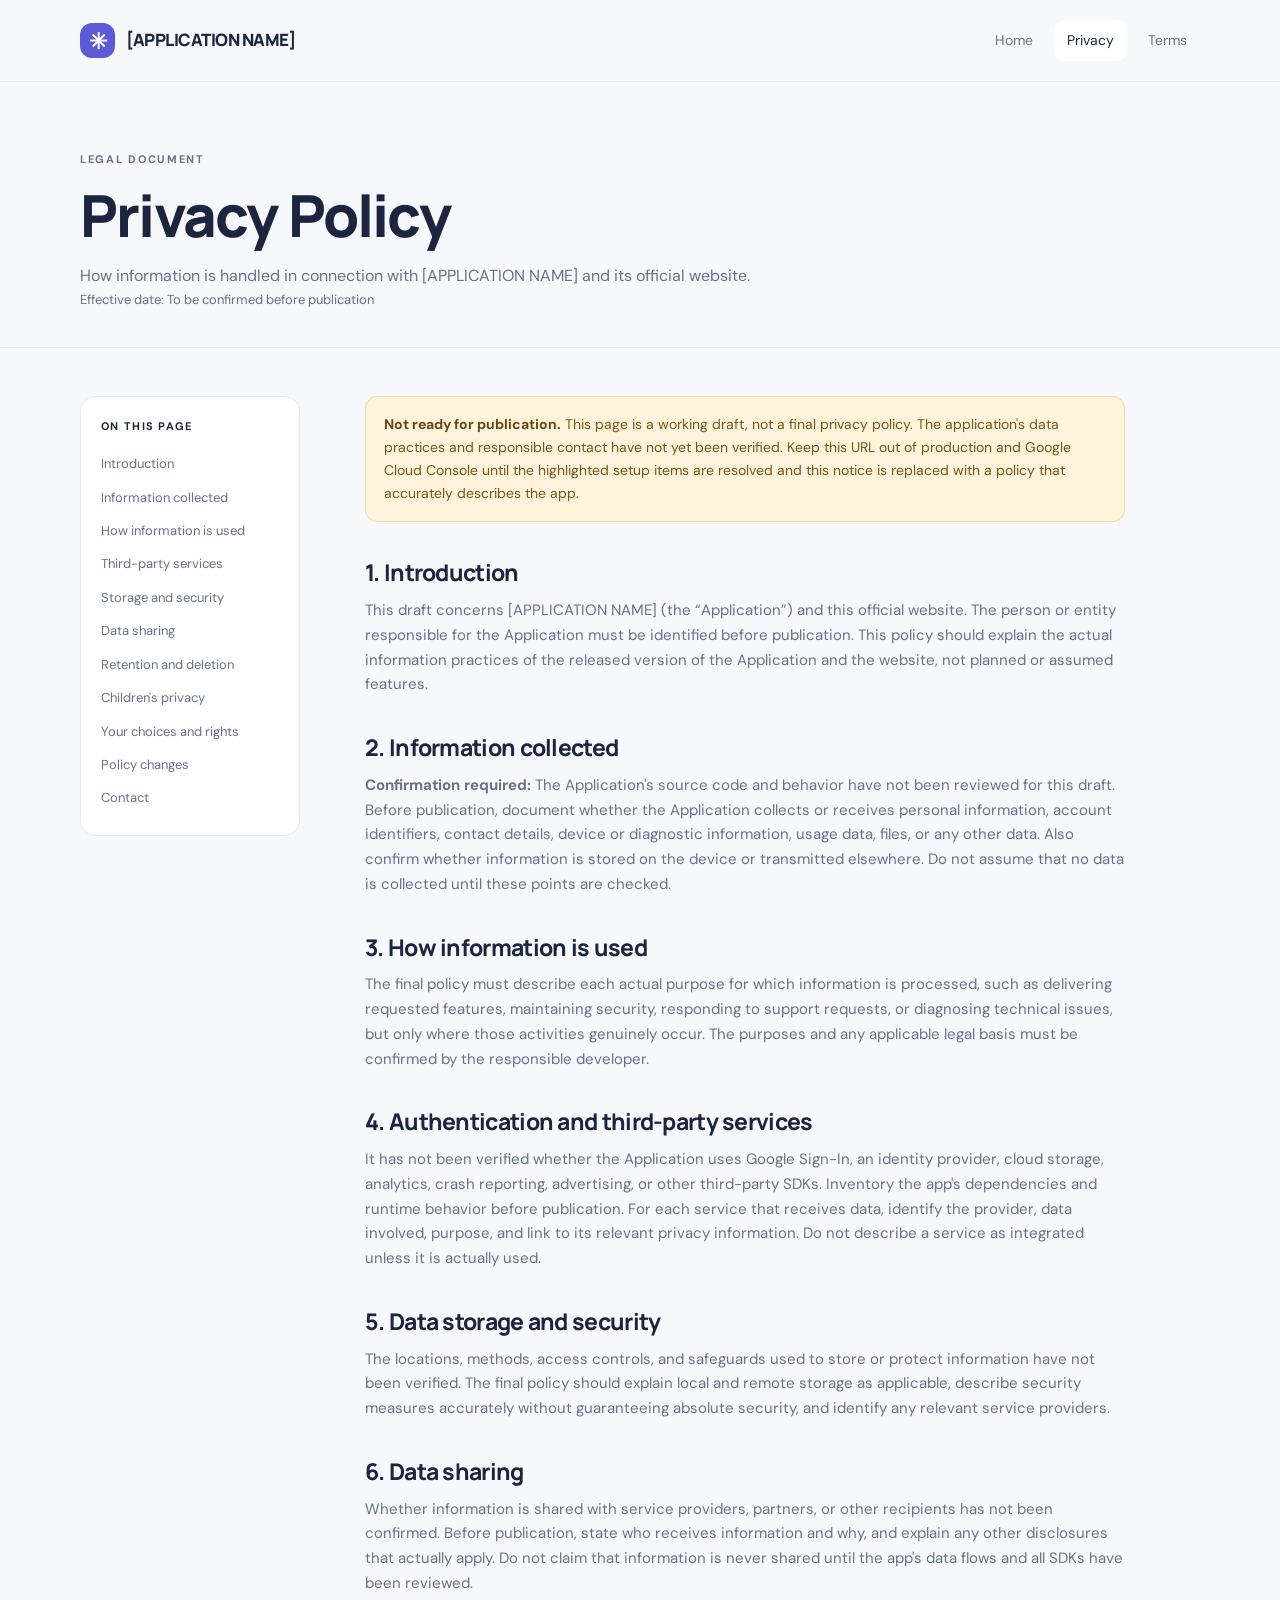
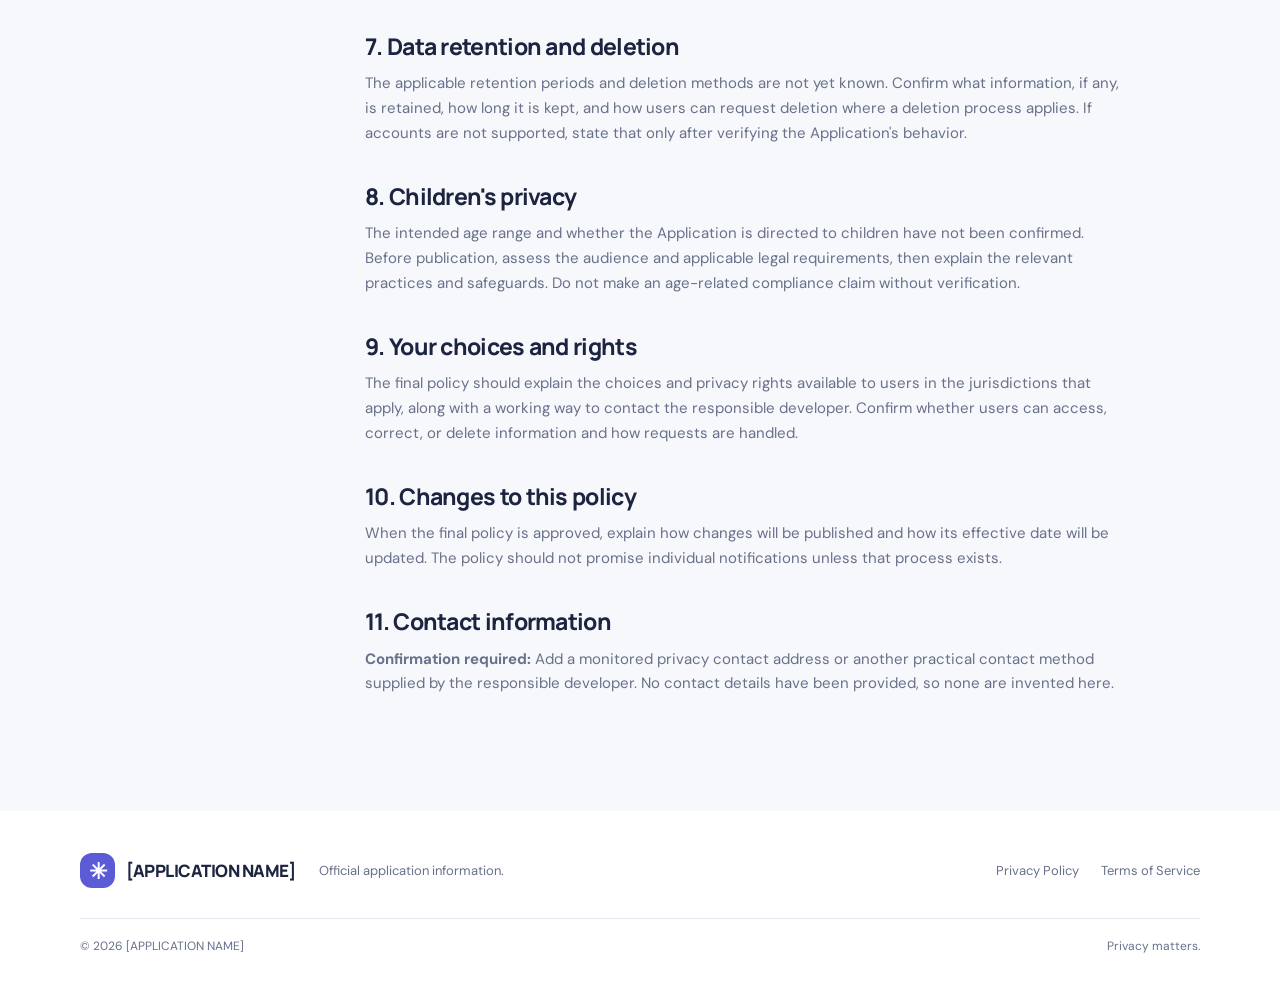
==== privacy-policy/index.html @ 21c6cf7e "Add privacy policy page pending verified app details" ====
<!doctype html>
<html lang="en">
<head>
  <meta charset="utf-8"><meta name="viewport" content="width=device-width, initial-scale=1">
  <meta name="theme-color" content="#f7f8fc">
  <meta name="description" content="Privacy information for [APPLICATION NAME].">
  <meta name="robots" content="noindex, nofollow">
  <title>Privacy Policy — [APPLICATION NAME]</title>
  <link rel="stylesheet" href="/assets/styles.css">
</head>
<body>
<a class="skip-link" href="#main">Skip to content</a>
<header class="site-header"><div class="container nav-wrap"><a class="brand" href="/"><span class="brand-mark" aria-hidden="true">✳</span><span>[APPLICATION NAME]</span></a><nav aria-label="Main navigation"><a class="nav-link" href="/">Home</a><a class="nav-link active" href="/privacy-policy/" aria-current="page">Privacy</a><a class="nav-link" href="/terms-of-service/">Terms</a></nav></div></header>
<main id="main">
  <section class="document-hero"><div class="container"><p class="section-kicker">LEGAL DOCUMENT</p><h1>Privacy Policy</h1><p>How information is handled in connection with [APPLICATION NAME] and its official website.</p><p class="effective-date">Effective date: To be confirmed before publication</p></div></section>
  <div class="container document-layout">
    <aside class="toc" aria-label="On this page"><strong>On this page</strong><a href="#introduction">Introduction</a><a href="#information">Information collected</a><a href="#use">How information is used</a><a href="#services">Third-party services</a><a href="#storage">Storage and security</a><a href="#sharing">Data sharing</a><a href="#retention">Retention and deletion</a><a href="#children">Children's privacy</a><a href="#rights">Your choices and rights</a><a href="#changes">Policy changes</a><a href="#contact">Contact</a></aside>
    <article class="document-content">
      <div class="review-notice"><strong>Not ready for publication.</strong> This page is a working draft, not a final privacy policy. The application's data practices and responsible contact have not yet been verified. Keep this URL out of production and Google Cloud Console until the highlighted setup items are resolved and this notice is replaced with a policy that accurately describes the app.</div>
      <h2 id="introduction">1. Introduction</h2><p>This draft concerns [APPLICATION NAME] (the “Application”) and this official website. The person or entity responsible for the Application must be identified before publication. This policy should explain the actual information practices of the released version of the Application and the website, not planned or assumed features.</p>
      <h2 id="information">2. Information collected</h2><p><strong>Confirmation required:</strong> The Application's source code and behavior have not been reviewed for this draft. Before publication, document whether the Application collects or receives personal information, account identifiers, contact details, device or diagnostic information, usage data, files, or any other data. Also confirm whether information is stored on the device or transmitted elsewhere. Do not assume that no data is collected until these points are checked.</p>
      <h2 id="use">3. How information is used</h2><p>The final policy must describe each actual purpose for which information is processed, such as delivering requested features, maintaining security, responding to support requests, or diagnosing technical issues, but only where those activities genuinely occur. The purposes and any applicable legal basis must be confirmed by the responsible developer.</p>
      <h2 id="services">4. Authentication and third-party services</h2><p>It has not been verified whether the Application uses Google Sign-In, an identity provider, cloud storage, analytics, crash reporting, advertising, or other third-party SDKs. Inventory the app's dependencies and runtime behavior before publication. For each service that receives data, identify the provider, data involved, purpose, and link to its relevant privacy information. Do not describe a service as integrated unless it is actually used.</p>
      <h2 id="storage">5. Data storage and security</h2><p>The locations, methods, access controls, and safeguards used to store or protect information have not been verified. The final policy should explain local and remote storage as applicable, describe security measures accurately without guaranteeing absolute security, and identify any relevant service providers.</p>
      <h2 id="sharing">6. Data sharing</h2><p>Whether information is shared with service providers, partners, or other recipients has not been confirmed. Before publication, state who receives information and why, and explain any other disclosures that actually apply. Do not claim that information is never shared until the app's data flows and all SDKs have been reviewed.</p>
      <h2 id="retention">7. Data retention and deletion</h2><p>The applicable retention periods and deletion methods are not yet known. Confirm what information, if any, is retained, how long it is kept, and how users can request deletion where a deletion process applies. If accounts are not supported, state that only after verifying the Application's behavior.</p>
      <h2 id="children">8. Children's privacy</h2><p>The intended age range and whether the Application is directed to children have not been confirmed. Before publication, assess the audience and applicable legal requirements, then explain the relevant practices and safeguards. Do not make an age-related compliance claim without verification.</p>
      <h2 id="rights">9. Your choices and rights</h2><p>The final policy should explain the choices and privacy rights available to users in the jurisdictions that apply, along with a working way to contact the responsible developer. Confirm whether users can access, correct, or delete information and how requests are handled.</p>
      <h2 id="changes">10. Changes to this policy</h2><p>When the final policy is approved, explain how changes will be published and how its effective date will be updated. The policy should not promise individual notifications unless that process exists.</p>
      <h2 id="contact">11. Contact information</h2><p><strong>Confirmation required:</strong> Add a monitored privacy contact address or another practical contact method supplied by the responsible developer. No contact details have been provided, so none are invented here.</p>
    </article>
  </div>
</main>
<footer class="site-footer"><div class="container footer-main"><a class="brand footer-brand" href="/"><span class="brand-mark" aria-hidden="true">✳</span><span>[APPLICATION NAME]</span></a><p class="footer-note">Official application information.</p><div class="footer-links"><a href="/privacy-policy/">Privacy Policy</a><a href="/terms-of-service/">Terms of Service</a></div></div><div class="container footer-bottom"><span>© <span id="year">2026</span> [APPLICATION NAME]</span><span>Privacy matters.</span></div></footer><script>document.getElementById('year').textContent = new Date().getFullYear();</script>
</body></html>
---- assets/styles.css ----
@import url('https://fonts.googleapis.com/css2?family=DM+Sans:wght@400;500;600;700&family=Manrope:wght@400;500;600;700;800&display=swap');
:root{color-scheme:light dark;--bg:#f7f8fc;--surface:#fff;--ink:#1c2440;--muted:#68718a;--line:#e5e8f1;--accent:#5b5bd6;--accent-dark:#4242b5;--mint:#dff5e9;--lav:#e8e8ff;--shadow:0 20px 60px rgba(35,42,85,.08);font-family:"DM Sans",system-ui,-apple-system,BlinkMacSystemFont,"Segoe UI",sans-serif}
*{box-sizing:border-box}html{scroll-behavior:smooth;scroll-padding-top:90px}body{margin:0;background:var(--bg);color:var(--ink);line-height:1.65;font-size:16px}a{color:inherit;text-decoration:none}a:focus-visible,button:focus-visible{outline:3px solid #7777ed;outline-offset:4px}.container{width:min(1120px,calc(100% - 48px));margin-inline:auto}.skip-link{position:absolute;left:-999px;top:8px;background:var(--surface);padding:10px 14px;z-index:10}.skip-link:focus{left:8px}.site-header{height:82px;border-bottom:1px solid var(--line);background:color-mix(in srgb,var(--bg) 92%,transparent);position:sticky;top:0;z-index:5;backdrop-filter:blur(14px)}.nav-wrap{height:100%;display:flex;align-items:center;justify-content:space-between;gap:24px}.brand{display:inline-flex;align-items:center;gap:11px;font-family:Manrope,sans-serif;font-weight:800;font-size:17px;letter-spacing:-.5px}.brand-mark{display:grid;place-items:center;width:35px;height:35px;border-radius:12px;background:var(--accent);color:white;font-size:22px}.site-header nav{display:flex;gap:8px;align-items:center}.nav-link{font-size:14px;color:var(--muted);padding:9px 13px;border-radius:10px}.nav-link:hover,.nav-link.active{color:var(--ink);background:var(--surface)}.hero{position:relative;min-height:565px;display:flex;flex-direction:column;align-items:flex-start;justify-content:center;padding-block:80px 92px;overflow:hidden}.eyebrow,.section-kicker{font-size:11px;font-weight:700;letter-spacing:1.7px;text-transform:uppercase;color:var(--muted)}.eyebrow{display:flex;align-items:center;gap:9px;border:1px solid var(--line);background:var(--surface);padding:8px 12px;border-radius:100px;letter-spacing:1px}.status-dot{width:7px;height:7px;background:#38b985;border-radius:50%}h1,h2,h3,p{margin-top:0}h1,h2,h3{font-family:Manrope,"DM Sans",sans-serif;letter-spacing:-1.8px;line-height:1.12}h1{font-size:clamp(46px,6vw,76px);max-width:650px;margin:25px 0 20px;font-weight:800}h2{font-size:clamp(30px,4vw,43px);margin-bottom:18px;font-weight:750}.accent{color:var(--accent)}.hero-copy{font-size:18px;max-width:475px;color:var(--muted);margin-bottom:28px}.button{display:inline-flex;align-items:center;gap:20px;padding:13px 18px;border-radius:12px;font-size:14px;font-weight:700}.button-primary{background:var(--accent);color:white;box-shadow:0 8px 18px #5b5bd62e}.button-primary:hover{background:var(--accent-dark)}.hero-art{position:absolute;width:360px;height:350px;right:3%;top:105px;display:grid;place-items:center}.orbit{position:absolute;border:1px solid #dfe1f5;border-radius:50%;transform:rotate(-24deg)}.orbit-one{width:320px;height:220px}.orbit-two{width:270px;height:330px;transform:rotate(42deg)}.book-card{position:relative;z-index:1;width:195px;height:230px;border:1px solid #fff;background:linear-gradient(145deg,#fff,#f0f0ff);border-radius:23px;box-shadow:0 24px 65px #41418b25;padding:25px 22px;transform:rotate(5deg);display:flex;flex-direction:column;align-items:flex-start}.book-icon{width:42px;height:42px;background:var(--accent);color:white;border-radius:14px;display:grid;place-items:center;font-size:27px;margin-bottom:28px}.book-line{height:7px;width:76%;border-radius:8px;background:#d9dcf0;margin-bottom:9px}.book-line.wide{width:100%;background:#a9a9e8}.book-line.short{width:52%}.book-tag{font-size:8px;font-weight:700;letter-spacing:1.3px;color:#7379a1;margin-top:auto}.float-chip{position:absolute;z-index:2;padding:11px 15px;background:var(--surface);border:1px solid var(--line);border-radius:12px;box-shadow:var(--shadow);font-size:12px;font-weight:700}.chip-top{top:45px;right:0;transform:rotate(4deg)}.chip-bottom{bottom:45px;left:0;transform:rotate(-4deg)}.intro-section{background:var(--surface);border-block:1px solid var(--line);padding:86px 0}.intro-grid{display:grid;grid-template-columns:.65fr 1.35fr;gap:70px}.intro-grid .section-kicker{margin-top:10px}.intro-grid h2{max-width:540px}.body-copy{max-width:650px;color:var(--muted);font-size:16px}.legal-section{padding-block:85px 100px}.section-heading{display:flex;justify-content:space-between;align-items:flex-end;gap:40px;margin-bottom:30px}.section-heading .section-kicker{margin-bottom:14px}.section-heading h2{margin:0}.muted{color:var(--muted);max-width:340px;font-size:14px;margin-bottom:5px}.legal-cards{display:grid;grid-template-columns:1fr 1fr;gap:18px}.legal-card{display:flex;flex-direction:column;align-items:flex-start;background:var(--surface);border:1px solid var(--line);border-radius:20px;padding:28px;min-height:225px;transition:transform .2s,border-color .2s;box-shadow:0 5px 25px #252b5010}.legal-card:hover{transform:translateY(-3px);border-color:#b7b7ef}.card-icon{display:grid;place-items:center;width:42px;height:42px;border-radius:13px;background:var(--lav);color:var(--accent);font-size:23px;margin-bottom:22px}.card-title{font-family:Manrope,sans-serif;font-weight:800;font-size:20px;letter-spacing:-.5px}.card-copy{color:var(--muted);font-size:14px;max-width:390px;margin:8px 0 20px}.card-link{font-size:13px;color:var(--accent);font-weight:700;margin-top:auto}.note-band{background:#eeefff;border-block:1px solid #e2e3ff}.note-inner{display:flex;align-items:center;gap:20px;padding-block:35px}.note-symbol{flex:none;width:48px;height:48px;border-radius:16px;background:var(--accent);color:white;display:grid;place-items:center;font-size:28px}.note-inner h2{font-size:21px;letter-spacing:-.5px;margin:0 0 5px}.note-inner p{margin:0;color:#5e6684;font-size:14px}.site-footer{background:var(--surface)}.footer-main{padding-block:42px 30px;display:flex;align-items:center;gap:24px;flex-wrap:wrap}.footer-note{color:var(--muted);font-size:13px;margin:0}.footer-links{display:flex;gap:22px;margin-left:auto;font-size:13px;color:var(--muted)}.footer-links a:hover{color:var(--accent)}.footer-bottom{border-top:1px solid var(--line);padding-block:18px 24px;display:flex;justify-content:space-between;gap:15px;color:var(--muted);font-size:12px}
/* Legal document pages */.document-hero{padding:68px 0 36px;border-bottom:1px solid var(--line)}.document-hero h1{font-size:clamp(40px,5vw,58px);margin:15px 0}.document-hero p{max-width:680px;color:var(--muted);margin-bottom:0}.document-layout{display:grid;grid-template-columns:220px minmax(0,760px);gap:65px;padding-block:48px 100px;align-items:start}.toc{position:sticky;top:110px;border:1px solid var(--line);background:var(--surface);border-radius:15px;padding:20px}.toc strong{display:block;font-size:11px;letter-spacing:1.3px;text-transform:uppercase;margin-bottom:12px}.toc a{display:block;font-size:13px;color:var(--muted);padding:6px 0}.toc a:hover{color:var(--accent)}.document-content{min-width:0}.document-content h2{font-size:23px;letter-spacing:-.7px;margin:38px 0 12px;scroll-margin-top:110px}.document-content h2:first-child{margin-top:0}.document-content p,.document-content li{color:var(--muted);font-size:15px}.document-content ul{padding-left:22px}.document-content li{padding:4px 0}.document-content .review-notice{background:#fff4db;border:1px solid #f1d9a3;color:#75551b;padding:16px 18px;border-radius:12px;font-size:14px;margin-bottom:30px}.document-content .review-notice strong{color:#674711}.effective-date{font-size:13px!important;color:var(--muted)!important}
@media(prefers-color-scheme:dark){:root{--bg:#111421;--surface:#191d2d;--ink:#edf0ff;--muted:#a5adc6;--line:#2c3248;--accent:#9696ff;--accent-dark:#7777e8;--lav:#29294a;--mint:#203b32;--shadow:0 20px 60px #0004}.hero-art .orbit{border-color:#343754}.book-card{background:linear-gradient(145deg,#292d45,#20243a);border-color:#393e5b}.book-line{background:#444966}.book-line.wide{background:#7777c7}.book-tag{color:#b8bce0}.note-band{background:#1b1d35;border-color:#303252}.note-inner p{color:#b1b5d4}.document-content .review-notice{background:#332b1b;border-color:#5d4c2c;color:#f0d9a4}.document-content .review-notice strong{color:#ffe6aa}}
@media(max-width:800px){.hero{min-height:auto;padding-block:72px 330px}.hero-art{top:auto;bottom:0;right:50%;transform:translateX(50%) scale(.82);transform-origin:bottom center}.intro-grid{grid-template-columns:1fr;gap:16px}.intro-section{padding:60px 0}.section-heading{display:block}.muted{margin-top:15px}.document-layout{grid-template-columns:1fr;gap:25px;padding-top:28px}.toc{position:static;display:grid;grid-template-columns:1fr 1fr;gap:0 15px}.toc strong{grid-column:1/-1}.document-hero{padding-top:50px}}
@media(max-width:520px){.container{width:calc(100% - 36px)}.site-header{height:72px}.brand{font-size:14px;gap:8px}.brand-mark{width:31px;height:31px}.site-header nav{gap:0}.nav-link{font-size:12px;padding:8px}.hero{padding-top:55px;padding-bottom:300px}h1{font-size:45px}.hero-copy{font-size:16px}.hero-art{transform:translateX(50%) scale(.72)}.legal-section{padding-block:60px}.legal-cards{grid-template-columns:1fr}.legal-card{min-height:205px}.note-inner{align-items:flex-start}.footer-main{align-items:flex-start;flex-direction:column;gap:14px}.footer-links{margin-left:0;flex-wrap:wrap}.footer-bottom{flex-direction:column}.document-hero h1{font-size:40px}.toc{grid-template-columns:1fr 1fr}.document-content h2{font-size:21px}}
@media(prefers-reduced-motion:reduce){*,*::before,*::after{scroll-behavior:auto!important;transition:none!important}}
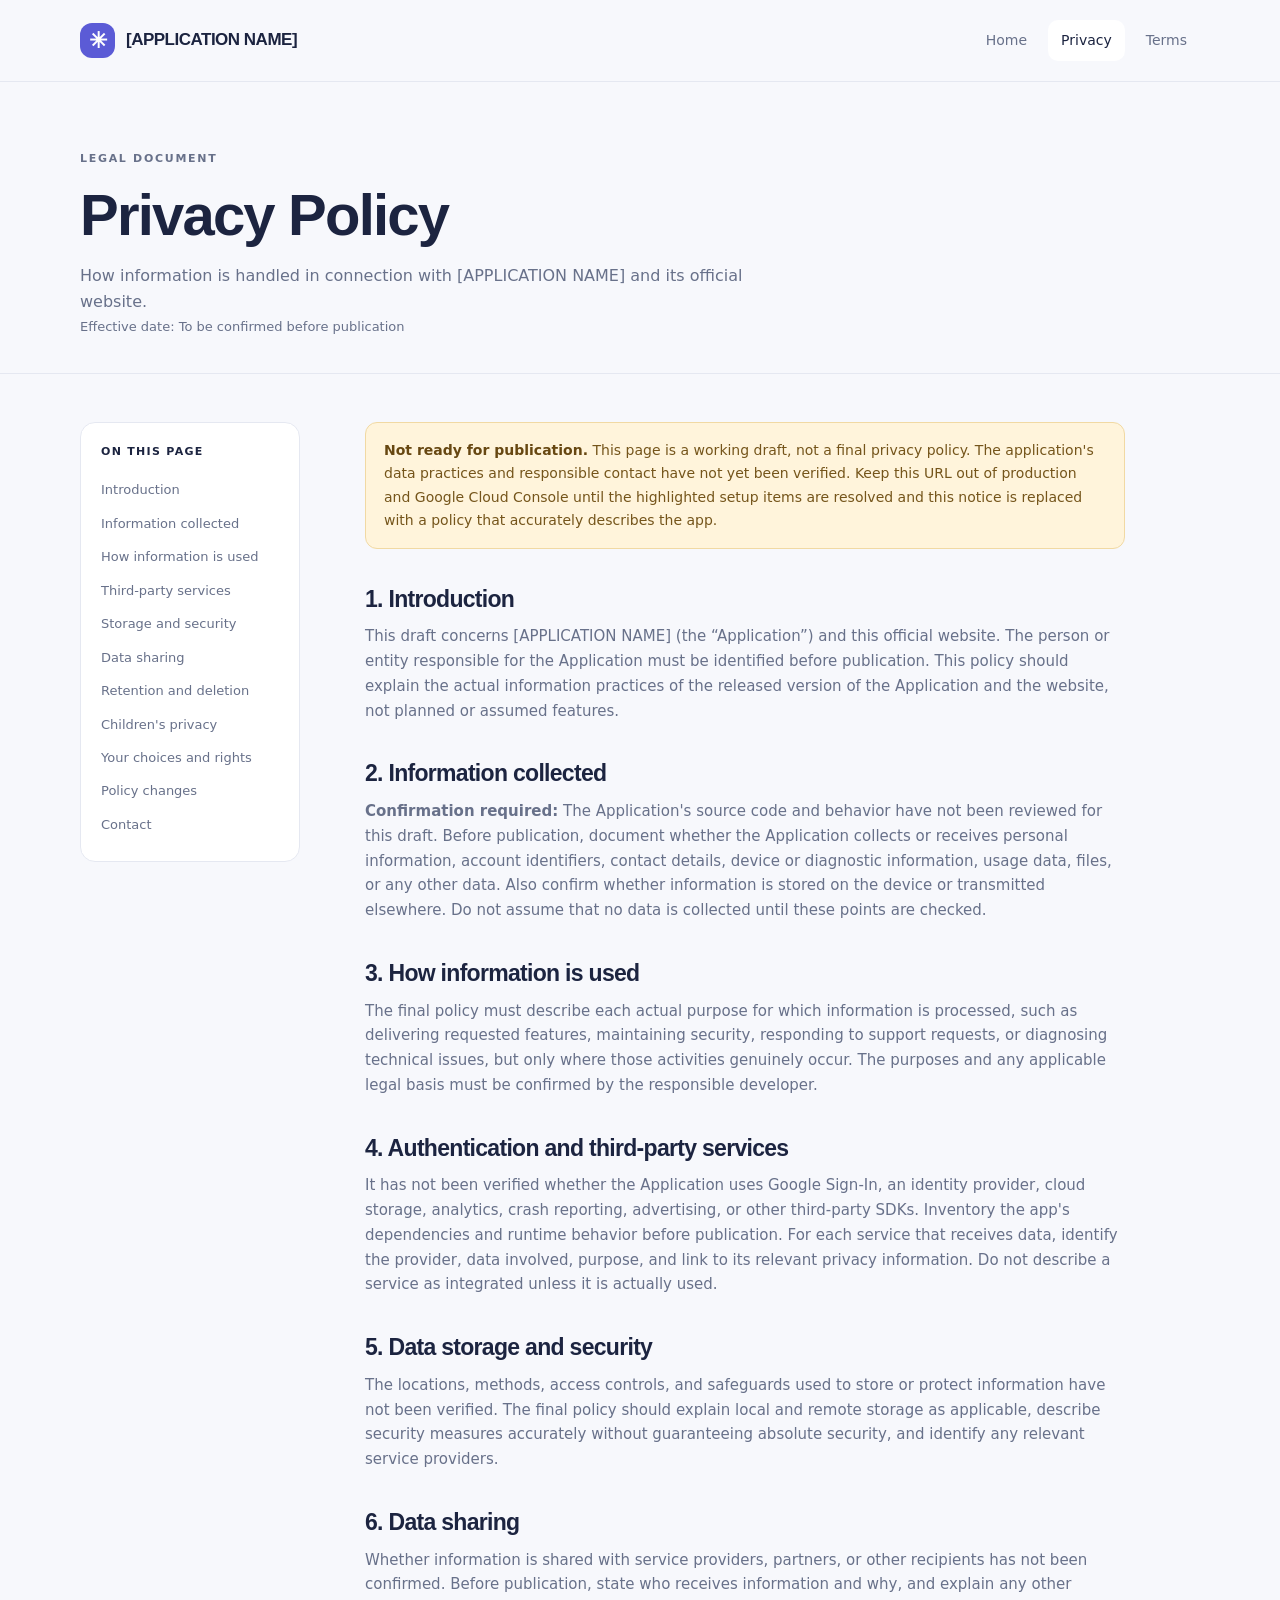
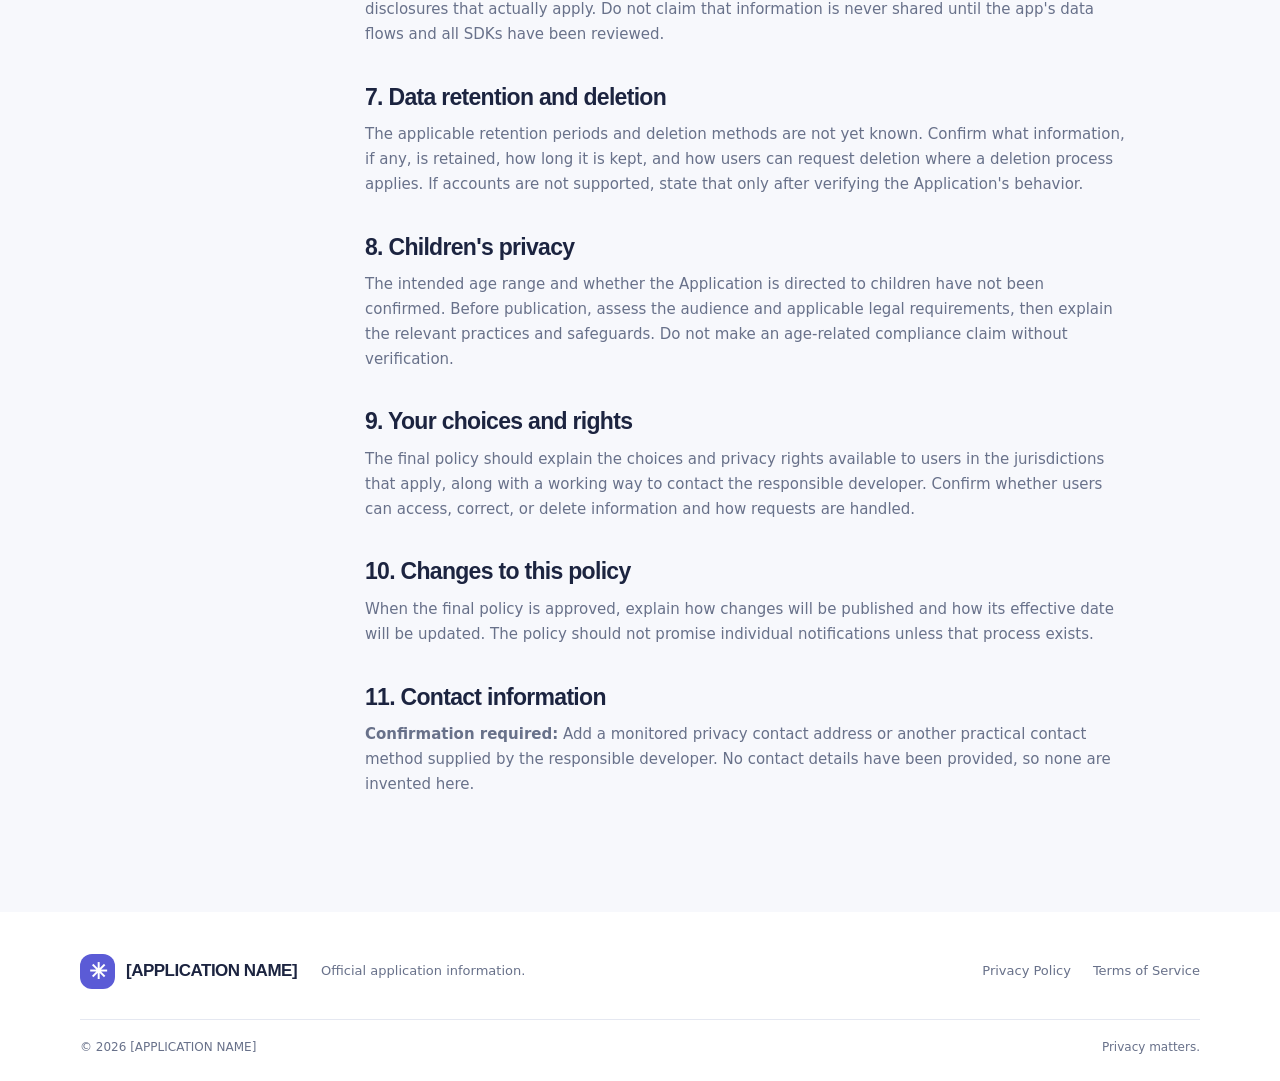
==== commit 6ecc6114: "Make site links work on GitHub Pages project URL" ====
--- a/privacy-policy/index.html
+++ b/privacy-policy/index.html
@@ -6,11 +6,11 @@
   <meta name="description" content="Privacy information for [APPLICATION NAME].">
   <meta name="robots" content="noindex, nofollow">
   <title>Privacy Policy — [APPLICATION NAME]</title>
-  <link rel="stylesheet" href="/assets/styles.css">
+  <link rel="stylesheet" href="../assets/styles.css">
 </head>
 <body>
 <a class="skip-link" href="#main">Skip to content</a>
-<header class="site-header"><div class="container nav-wrap"><a class="brand" href="/"><span class="brand-mark" aria-hidden="true">✳</span><span>[APPLICATION NAME]</span></a><nav aria-label="Main navigation"><a class="nav-link" href="/">Home</a><a class="nav-link active" href="/privacy-policy/" aria-current="page">Privacy</a><a class="nav-link" href="/terms-of-service/">Terms</a></nav></div></header>
+<header class="site-header"><div class="container nav-wrap"><a class="brand" href="../"><span class="brand-mark" aria-hidden="true">✳</span><span>[APPLICATION NAME]</span></a><nav aria-label="Main navigation"><a class="nav-link" href="../">Home</a><a class="nav-link active" href="./" aria-current="page">Privacy</a><a class="nav-link" href="../terms-of-service/">Terms</a></nav></div></header>
 <main id="main">
   <section class="document-hero"><div class="container"><p class="section-kicker">LEGAL DOCUMENT</p><h1>Privacy Policy</h1><p>How information is handled in connection with [APPLICATION NAME] and its official website.</p><p class="effective-date">Effective date: To be confirmed before publication</p></div></section>
   <div class="container document-layout">
@@ -31,5 +31,5 @@
     </article>
   </div>
 </main>
-<footer class="site-footer"><div class="container footer-main"><a class="brand footer-brand" href="/"><span class="brand-mark" aria-hidden="true">✳</span><span>[APPLICATION NAME]</span></a><p class="footer-note">Official application information.</p><div class="footer-links"><a href="/privacy-policy/">Privacy Policy</a><a href="/terms-of-service/">Terms of Service</a></div></div><div class="container footer-bottom"><span>© <span id="year">2026</span> [APPLICATION NAME]</span><span>Privacy matters.</span></div></footer><script>document.getElementById('year').textContent = new Date().getFullYear();</script>
+<footer class="site-footer"><div class="container footer-main"><a class="brand footer-brand" href="../"><span class="brand-mark" aria-hidden="true">✳</span><span>[APPLICATION NAME]</span></a><p class="footer-note">Official application information.</p><div class="footer-links"><a href="./">Privacy Policy</a><a href="../terms-of-service/">Terms of Service</a></div></div><div class="container footer-bottom"><span>© <span id="year">2026</span> [APPLICATION NAME]</span><span>Privacy matters.</span></div></footer><script>document.getElementById('year').textContent = new Date().getFullYear();</script>
 </body></html>
--- a/assets/styles.css
+++ b/assets/styles.css
@@ -1,4 +1,3 @@
-@import url('https://fonts.googleapis.com/css2?family=DM+Sans:wght@400;500;600;700&family=Manrope:wght@400;500;600;700;800&display=swap');
 :root{color-scheme:light dark;--bg:#f7f8fc;--surface:#fff;--ink:#1c2440;--muted:#68718a;--line:#e5e8f1;--accent:#5b5bd6;--accent-dark:#4242b5;--mint:#dff5e9;--lav:#e8e8ff;--shadow:0 20px 60px rgba(35,42,85,.08);font-family:"DM Sans",system-ui,-apple-system,BlinkMacSystemFont,"Segoe UI",sans-serif}
 *{box-sizing:border-box}html{scroll-behavior:smooth;scroll-padding-top:90px}body{margin:0;background:var(--bg);color:var(--ink);line-height:1.65;font-size:16px}a{color:inherit;text-decoration:none}a:focus-visible,button:focus-visible{outline:3px solid #7777ed;outline-offset:4px}.container{width:min(1120px,calc(100% - 48px));margin-inline:auto}.skip-link{position:absolute;left:-999px;top:8px;background:var(--surface);padding:10px 14px;z-index:10}.skip-link:focus{left:8px}.site-header{height:82px;border-bottom:1px solid var(--line);background:color-mix(in srgb,var(--bg) 92%,transparent);position:sticky;top:0;z-index:5;backdrop-filter:blur(14px)}.nav-wrap{height:100%;display:flex;align-items:center;justify-content:space-between;gap:24px}.brand{display:inline-flex;align-items:center;gap:11px;font-family:Manrope,sans-serif;font-weight:800;font-size:17px;letter-spacing:-.5px}.brand-mark{display:grid;place-items:center;width:35px;height:35px;border-radius:12px;background:var(--accent);color:white;font-size:22px}.site-header nav{display:flex;gap:8px;align-items:center}.nav-link{font-size:14px;color:var(--muted);padding:9px 13px;border-radius:10px}.nav-link:hover,.nav-link.active{color:var(--ink);background:var(--surface)}.hero{position:relative;min-height:565px;display:flex;flex-direction:column;align-items:flex-start;justify-content:center;padding-block:80px 92px;overflow:hidden}.eyebrow,.section-kicker{font-size:11px;font-weight:700;letter-spacing:1.7px;text-transform:uppercase;color:var(--muted)}.eyebrow{display:flex;align-items:center;gap:9px;border:1px solid var(--line);background:var(--surface);padding:8px 12px;border-radius:100px;letter-spacing:1px}.status-dot{width:7px;height:7px;background:#38b985;border-radius:50%}h1,h2,h3,p{margin-top:0}h1,h2,h3{font-family:Manrope,"DM Sans",sans-serif;letter-spacing:-1.8px;line-height:1.12}h1{font-size:clamp(46px,6vw,76px);max-width:650px;margin:25px 0 20px;font-weight:800}h2{font-size:clamp(30px,4vw,43px);margin-bottom:18px;font-weight:750}.accent{color:var(--accent)}.hero-copy{font-size:18px;max-width:475px;color:var(--muted);margin-bottom:28px}.button{display:inline-flex;align-items:center;gap:20px;padding:13px 18px;border-radius:12px;font-size:14px;font-weight:700}.button-primary{background:var(--accent);color:white;box-shadow:0 8px 18px #5b5bd62e}.button-primary:hover{background:var(--accent-dark)}.hero-art{position:absolute;width:360px;height:350px;right:3%;top:105px;display:grid;place-items:center}.orbit{position:absolute;border:1px solid #dfe1f5;border-radius:50%;transform:rotate(-24deg)}.orbit-one{width:320px;height:220px}.orbit-two{width:270px;height:330px;transform:rotate(42deg)}.book-card{position:relative;z-index:1;width:195px;height:230px;border:1px solid #fff;background:linear-gradient(145deg,#fff,#f0f0ff);border-radius:23px;box-shadow:0 24px 65px #41418b25;padding:25px 22px;transform:rotate(5deg);display:flex;flex-direction:column;align-items:flex-start}.book-icon{width:42px;height:42px;background:var(--accent);color:white;border-radius:14px;display:grid;place-items:center;font-size:27px;margin-bottom:28px}.book-line{height:7px;width:76%;border-radius:8px;background:#d9dcf0;margin-bottom:9px}.book-line.wide{width:100%;background:#a9a9e8}.book-line.short{width:52%}.book-tag{font-size:8px;font-weight:700;letter-spacing:1.3px;color:#7379a1;margin-top:auto}.float-chip{position:absolute;z-index:2;padding:11px 15px;background:var(--surface);border:1px solid var(--line);border-radius:12px;box-shadow:var(--shadow);font-size:12px;font-weight:700}.chip-top{top:45px;right:0;transform:rotate(4deg)}.chip-bottom{bottom:45px;left:0;transform:rotate(-4deg)}.intro-section{background:var(--surface);border-block:1px solid var(--line);padding:86px 0}.intro-grid{display:grid;grid-template-columns:.65fr 1.35fr;gap:70px}.intro-grid .section-kicker{margin-top:10px}.intro-grid h2{max-width:540px}.body-copy{max-width:650px;color:var(--muted);font-size:16px}.legal-section{padding-block:85px 100px}.section-heading{display:flex;justify-content:space-between;align-items:flex-end;gap:40px;margin-bottom:30px}.section-heading .section-kicker{margin-bottom:14px}.section-heading h2{margin:0}.muted{color:var(--muted);max-width:340px;font-size:14px;margin-bottom:5px}.legal-cards{display:grid;grid-template-columns:1fr 1fr;gap:18px}.legal-card{display:flex;flex-direction:column;align-items:flex-start;background:var(--surface);border:1px solid var(--line);border-radius:20px;padding:28px;min-height:225px;transition:transform .2s,border-color .2s;box-shadow:0 5px 25px #252b5010}.legal-card:hover{transform:translateY(-3px);border-color:#b7b7ef}.card-icon{display:grid;place-items:center;width:42px;height:42px;border-radius:13px;background:var(--lav);color:var(--accent);font-size:23px;margin-bottom:22px}.card-title{font-family:Manrope,sans-serif;font-weight:800;font-size:20px;letter-spacing:-.5px}.card-copy{color:var(--muted);font-size:14px;max-width:390px;margin:8px 0 20px}.card-link{font-size:13px;color:var(--accent);font-weight:700;margin-top:auto}.note-band{background:#eeefff;border-block:1px solid #e2e3ff}.note-inner{display:flex;align-items:center;gap:20px;padding-block:35px}.note-symbol{flex:none;width:48px;height:48px;border-radius:16px;background:var(--accent);color:white;display:grid;place-items:center;font-size:28px}.note-inner h2{font-size:21px;letter-spacing:-.5px;margin:0 0 5px}.note-inner p{margin:0;color:#5e6684;font-size:14px}.site-footer{background:var(--surface)}.footer-main{padding-block:42px 30px;display:flex;align-items:center;gap:24px;flex-wrap:wrap}.footer-note{color:var(--muted);font-size:13px;margin:0}.footer-links{display:flex;gap:22px;margin-left:auto;font-size:13px;color:var(--muted)}.footer-links a:hover{color:var(--accent)}.footer-bottom{border-top:1px solid var(--line);padding-block:18px 24px;display:flex;justify-content:space-between;gap:15px;color:var(--muted);font-size:12px}
 /* Legal document pages */.document-hero{padding:68px 0 36px;border-bottom:1px solid var(--line)}.document-hero h1{font-size:clamp(40px,5vw,58px);margin:15px 0}.document-hero p{max-width:680px;color:var(--muted);margin-bottom:0}.document-layout{display:grid;grid-template-columns:220px minmax(0,760px);gap:65px;padding-block:48px 100px;align-items:start}.toc{position:sticky;top:110px;border:1px solid var(--line);background:var(--surface);border-radius:15px;padding:20px}.toc strong{display:block;font-size:11px;letter-spacing:1.3px;text-transform:uppercase;margin-bottom:12px}.toc a{display:block;font-size:13px;color:var(--muted);padding:6px 0}.toc a:hover{color:var(--accent)}.document-content{min-width:0}.document-content h2{font-size:23px;letter-spacing:-.7px;margin:38px 0 12px;scroll-margin-top:110px}.document-content h2:first-child{margin-top:0}.document-content p,.document-content li{color:var(--muted);font-size:15px}.document-content ul{padding-left:22px}.document-content li{padding:4px 0}.document-content .review-notice{background:#fff4db;border:1px solid #f1d9a3;color:#75551b;padding:16px 18px;border-radius:12px;font-size:14px;margin-bottom:30px}.document-content .review-notice strong{color:#674711}.effective-date{font-size:13px!important;color:var(--muted)!important}
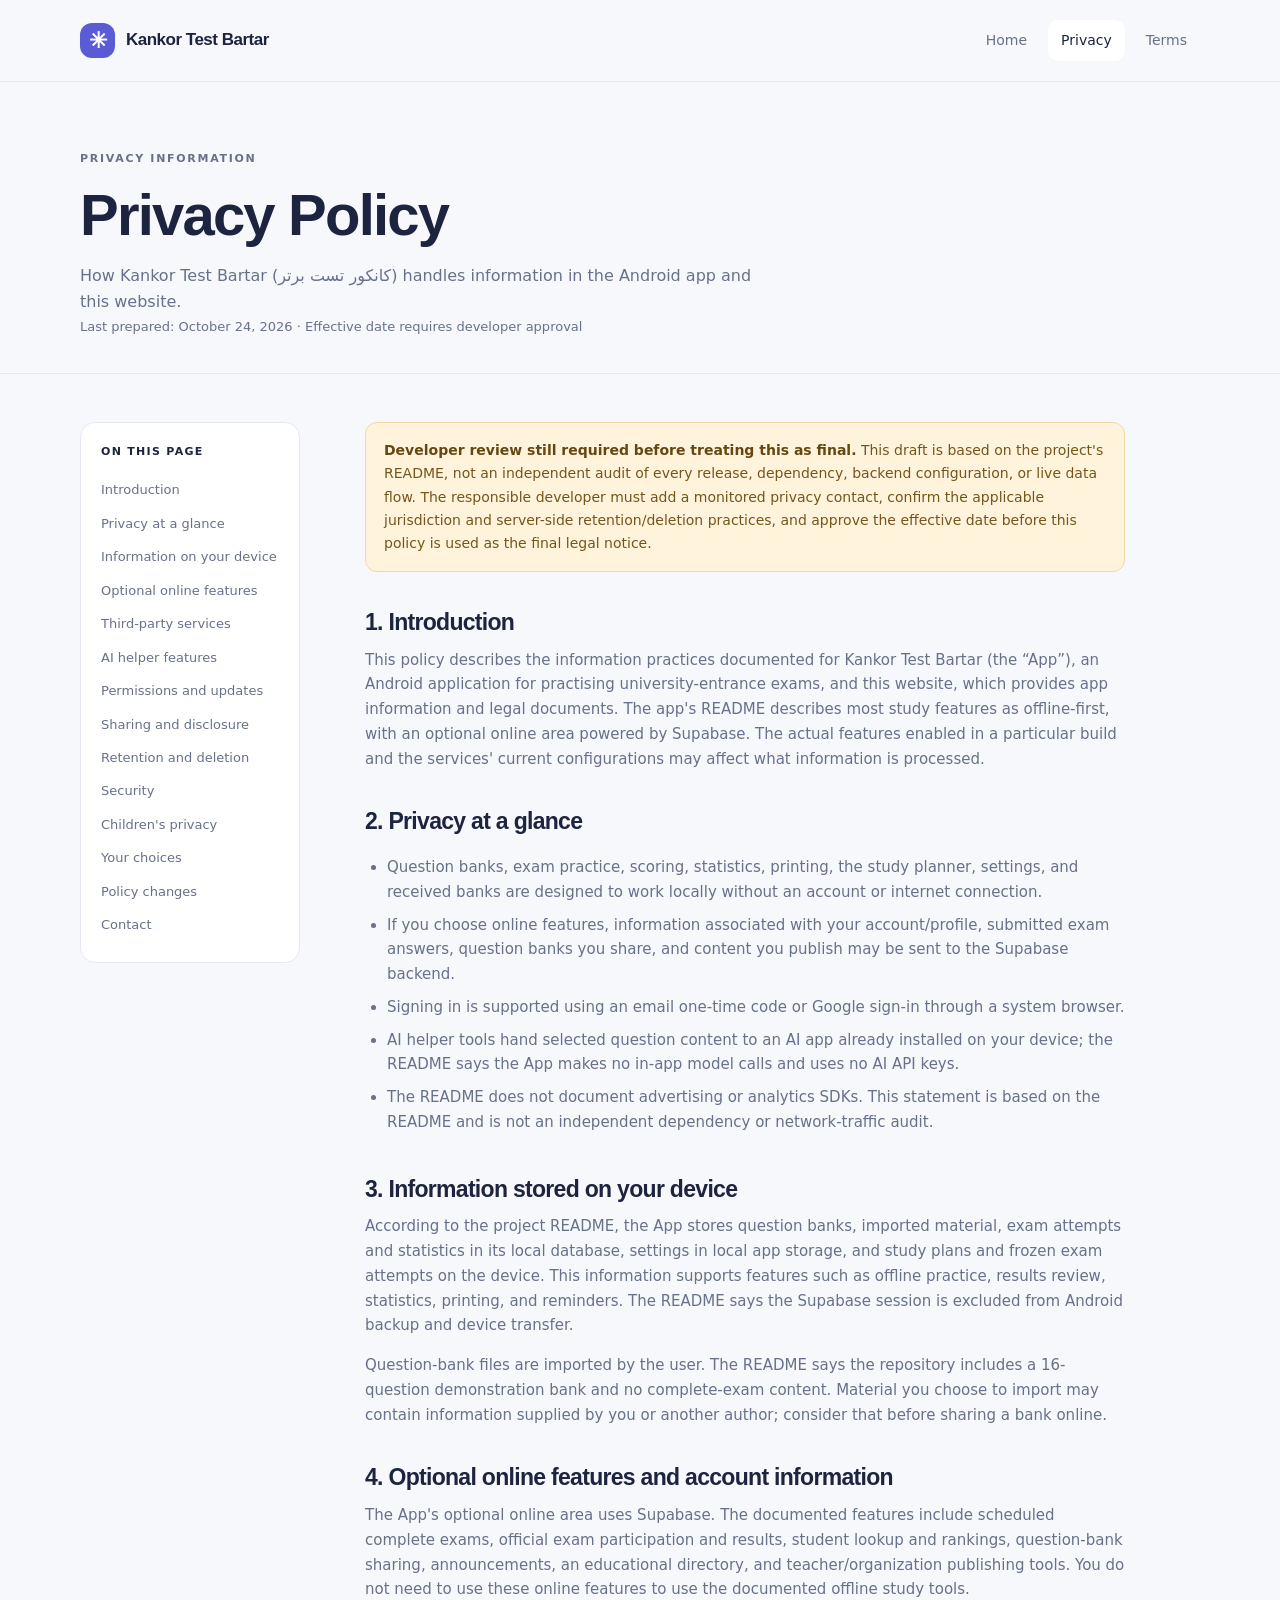
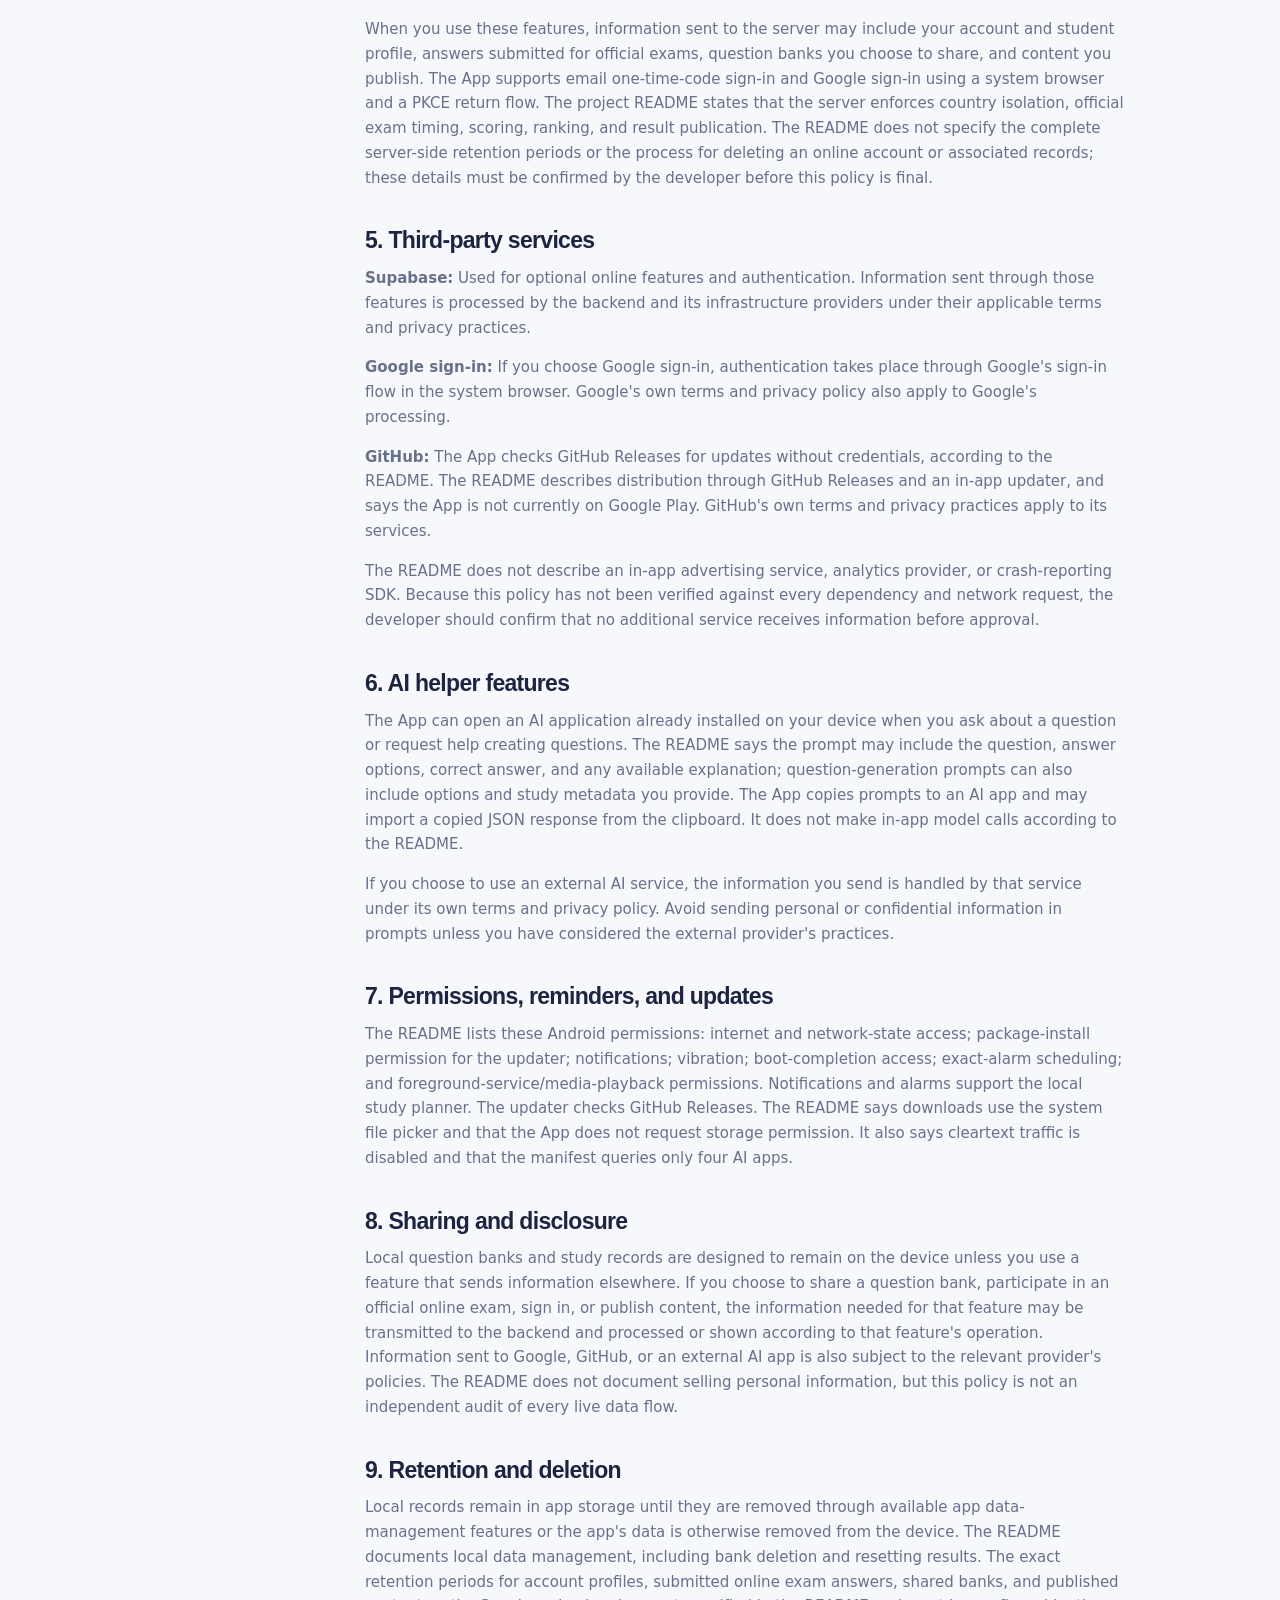
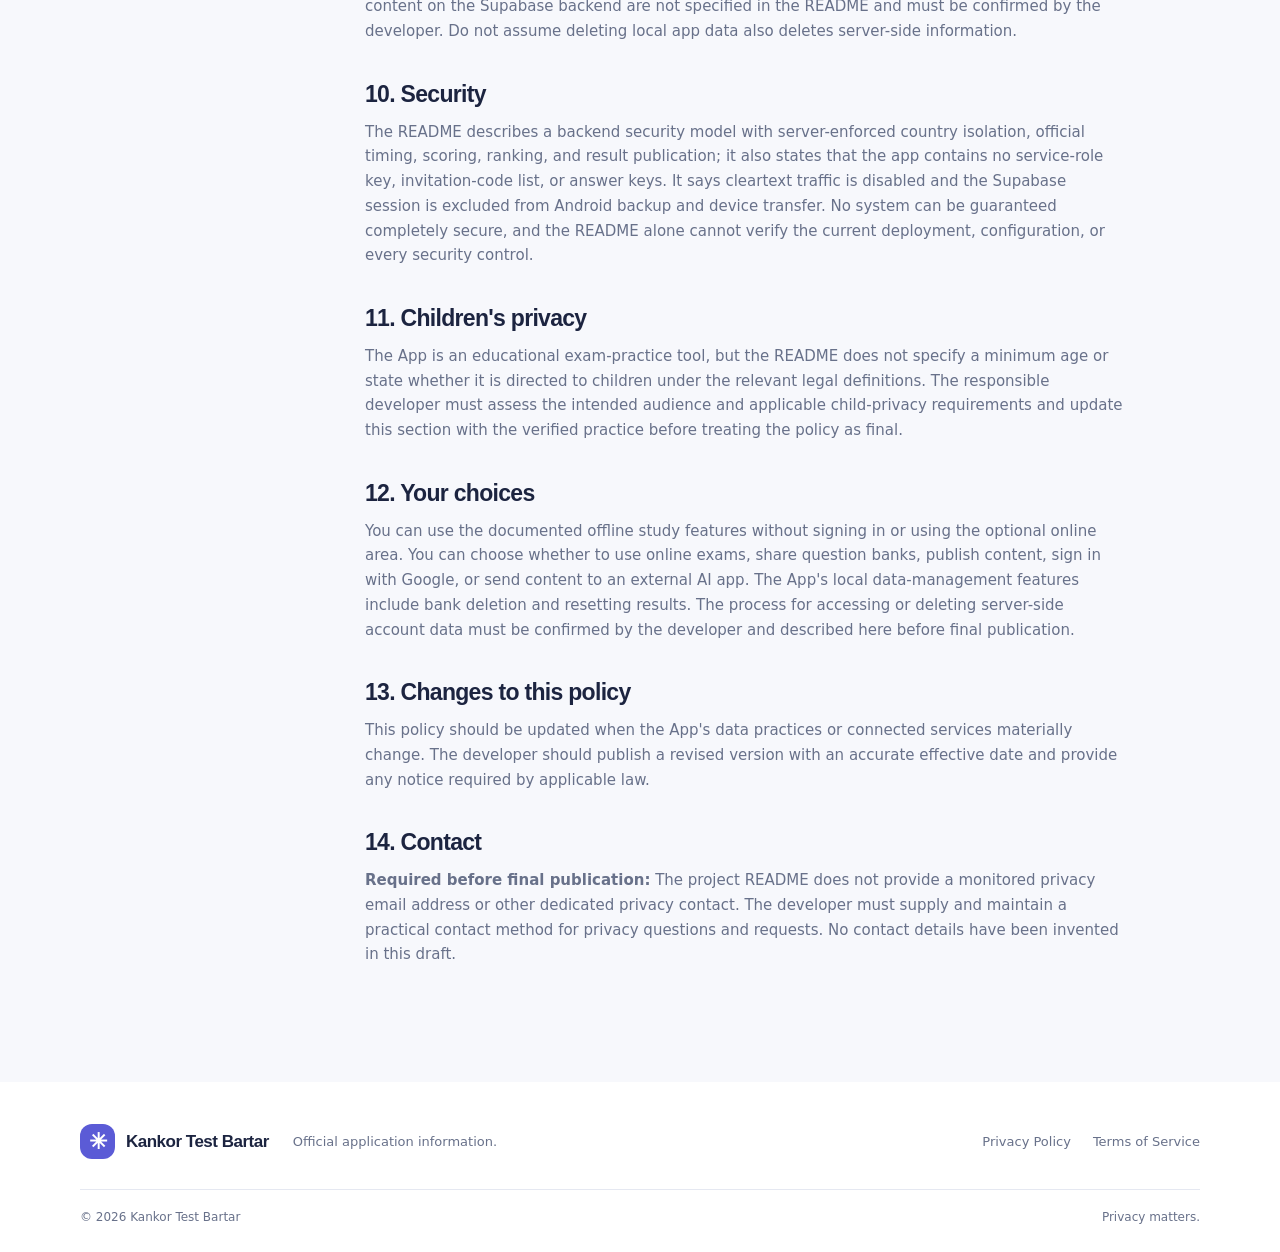
==== commit 88b32aff: "Update privacy policy from app documentation" ====
--- a/privacy-policy/index.html
+++ b/privacy-policy/index.html
@@ -3,33 +3,56 @@
 <head>
   <meta charset="utf-8"><meta name="viewport" content="width=device-width, initial-scale=1">
   <meta name="theme-color" content="#f7f8fc">
-  <meta name="description" content="Privacy information for [APPLICATION NAME].">
+  <meta name="description" content="Privacy information for Kankor Test Bartar (کانکور تست برتر), an offline-first Android exam-practice app.">
   <meta name="robots" content="noindex, nofollow">
-  <title>Privacy Policy — [APPLICATION NAME]</title>
+  <title>Privacy Policy — Kankor Test Bartar</title>
   <link rel="stylesheet" href="../assets/styles.css">
 </head>
 <body>
 <a class="skip-link" href="#main">Skip to content</a>
-<header class="site-header"><div class="container nav-wrap"><a class="brand" href="../"><span class="brand-mark" aria-hidden="true">✳</span><span>[APPLICATION NAME]</span></a><nav aria-label="Main navigation"><a class="nav-link" href="../">Home</a><a class="nav-link active" href="./" aria-current="page">Privacy</a><a class="nav-link" href="../terms-of-service/">Terms</a></nav></div></header>
+<header class="site-header"><div class="container nav-wrap"><a class="brand" href="../"><span class="brand-mark" aria-hidden="true">✳</span><span>Kankor Test Bartar</span></a><nav aria-label="Main navigation"><a class="nav-link" href="../">Home</a><a class="nav-link active" href="./" aria-current="page">Privacy</a><a class="nav-link" href="../terms-of-service/">Terms</a></nav></div></header>
 <main id="main">
-  <section class="document-hero"><div class="container"><p class="section-kicker">LEGAL DOCUMENT</p><h1>Privacy Policy</h1><p>How information is handled in connection with [APPLICATION NAME] and its official website.</p><p class="effective-date">Effective date: To be confirmed before publication</p></div></section>
+  <section class="document-hero"><div class="container"><p class="section-kicker">PRIVACY INFORMATION</p><h1>Privacy Policy</h1><p>How Kankor Test Bartar (کانکور تست برتر) handles information in the Android app and this website.</p><p class="effective-date">Last prepared: October 24, 2026 · Effective date requires developer approval</p></div></section>
   <div class="container document-layout">
-    <aside class="toc" aria-label="On this page"><strong>On this page</strong><a href="#introduction">Introduction</a><a href="#information">Information collected</a><a href="#use">How information is used</a><a href="#services">Third-party services</a><a href="#storage">Storage and security</a><a href="#sharing">Data sharing</a><a href="#retention">Retention and deletion</a><a href="#children">Children's privacy</a><a href="#rights">Your choices and rights</a><a href="#changes">Policy changes</a><a href="#contact">Contact</a></aside>
+    <aside class="toc" aria-label="On this page"><strong>On this page</strong><a href="#introduction">Introduction</a><a href="#summary">Privacy at a glance</a><a href="#local">Information on your device</a><a href="#online">Optional online features</a><a href="#third-party">Third-party services</a><a href="#ai">AI helper features</a><a href="#permissions">Permissions and updates</a><a href="#sharing">Sharing and disclosure</a><a href="#retention">Retention and deletion</a><a href="#security">Security</a><a href="#children">Children's privacy</a><a href="#choices">Your choices</a><a href="#changes">Policy changes</a><a href="#contact">Contact</a></aside>
     <article class="document-content">
-      <div class="review-notice"><strong>Not ready for publication.</strong> This page is a working draft, not a final privacy policy. The application's data practices and responsible contact have not yet been verified. Keep this URL out of production and Google Cloud Console until the highlighted setup items are resolved and this notice is replaced with a policy that accurately describes the app.</div>
-      <h2 id="introduction">1. Introduction</h2><p>This draft concerns [APPLICATION NAME] (the “Application”) and this official website. The person or entity responsible for the Application must be identified before publication. This policy should explain the actual information practices of the released version of the Application and the website, not planned or assumed features.</p>
-      <h2 id="information">2. Information collected</h2><p><strong>Confirmation required:</strong> The Application's source code and behavior have not been reviewed for this draft. Before publication, document whether the Application collects or receives personal information, account identifiers, contact details, device or diagnostic information, usage data, files, or any other data. Also confirm whether information is stored on the device or transmitted elsewhere. Do not assume that no data is collected until these points are checked.</p>
-      <h2 id="use">3. How information is used</h2><p>The final policy must describe each actual purpose for which information is processed, such as delivering requested features, maintaining security, responding to support requests, or diagnosing technical issues, but only where those activities genuinely occur. The purposes and any applicable legal basis must be confirmed by the responsible developer.</p>
-      <h2 id="services">4. Authentication and third-party services</h2><p>It has not been verified whether the Application uses Google Sign-In, an identity provider, cloud storage, analytics, crash reporting, advertising, or other third-party SDKs. Inventory the app's dependencies and runtime behavior before publication. For each service that receives data, identify the provider, data involved, purpose, and link to its relevant privacy information. Do not describe a service as integrated unless it is actually used.</p>
-      <h2 id="storage">5. Data storage and security</h2><p>The locations, methods, access controls, and safeguards used to store or protect information have not been verified. The final policy should explain local and remote storage as applicable, describe security measures accurately without guaranteeing absolute security, and identify any relevant service providers.</p>
-      <h2 id="sharing">6. Data sharing</h2><p>Whether information is shared with service providers, partners, or other recipients has not been confirmed. Before publication, state who receives information and why, and explain any other disclosures that actually apply. Do not claim that information is never shared until the app's data flows and all SDKs have been reviewed.</p>
-      <h2 id="retention">7. Data retention and deletion</h2><p>The applicable retention periods and deletion methods are not yet known. Confirm what information, if any, is retained, how long it is kept, and how users can request deletion where a deletion process applies. If accounts are not supported, state that only after verifying the Application's behavior.</p>
-      <h2 id="children">8. Children's privacy</h2><p>The intended age range and whether the Application is directed to children have not been confirmed. Before publication, assess the audience and applicable legal requirements, then explain the relevant practices and safeguards. Do not make an age-related compliance claim without verification.</p>
-      <h2 id="rights">9. Your choices and rights</h2><p>The final policy should explain the choices and privacy rights available to users in the jurisdictions that apply, along with a working way to contact the responsible developer. Confirm whether users can access, correct, or delete information and how requests are handled.</p>
-      <h2 id="changes">10. Changes to this policy</h2><p>When the final policy is approved, explain how changes will be published and how its effective date will be updated. The policy should not promise individual notifications unless that process exists.</p>
-      <h2 id="contact">11. Contact information</h2><p><strong>Confirmation required:</strong> Add a monitored privacy contact address or another practical contact method supplied by the responsible developer. No contact details have been provided, so none are invented here.</p>
+      <div class="review-notice"><strong>Developer review still required before treating this as final.</strong> This draft is based on the project's README, not an independent audit of every release, dependency, backend configuration, or live data flow. The responsible developer must add a monitored privacy contact, confirm the applicable jurisdiction and server-side retention/deletion practices, and approve the effective date before this policy is used as the final legal notice.</div>
+      <h2 id="introduction">1. Introduction</h2>
+      <p>This policy describes the information practices documented for Kankor Test Bartar (the “App”), an Android application for practising university-entrance exams, and this website, which provides app information and legal documents. The app's README describes most study features as offline-first, with an optional online area powered by Supabase. The actual features enabled in a particular build and the services' current configurations may affect what information is processed.</p>
+      <h2 id="summary">2. Privacy at a glance</h2>
+      <ul><li>Question banks, exam practice, scoring, statistics, printing, the study planner, settings, and received banks are designed to work locally without an account or internet connection.</li><li>If you choose online features, information associated with your account/profile, submitted exam answers, question banks you share, and content you publish may be sent to the Supabase backend.</li><li>Signing in is supported using an email one-time code or Google sign-in through a system browser.</li><li>AI helper tools hand selected question content to an AI app already installed on your device; the README says the App makes no in-app model calls and uses no AI API keys.</li><li>The README does not document advertising or analytics SDKs. This statement is based on the README and is not an independent dependency or network-traffic audit.</li></ul>
+      <h2 id="local">3. Information stored on your device</h2>
+      <p>According to the project README, the App stores question banks, imported material, exam attempts and statistics in its local database, settings in local app storage, and study plans and frozen exam attempts on the device. This information supports features such as offline practice, results review, statistics, printing, and reminders. The README says the Supabase session is excluded from Android backup and device transfer.</p>
+      <p>Question-bank files are imported by the user. The README says the repository includes a 16-question demonstration bank and no complete-exam content. Material you choose to import may contain information supplied by you or another author; consider that before sharing a bank online.</p>
+      <h2 id="online">4. Optional online features and account information</h2>
+      <p>The App's optional online area uses Supabase. The documented features include scheduled complete exams, official exam participation and results, student lookup and rankings, question-bank sharing, announcements, an educational directory, and teacher/organization publishing tools. You do not need to use these online features to use the documented offline study tools.</p>
+      <p>When you use these features, information sent to the server may include your account and student profile, answers submitted for official exams, question banks you choose to share, and content you publish. The App supports email one-time-code sign-in and Google sign-in using a system browser and a PKCE return flow. The project README states that the server enforces country isolation, official exam timing, scoring, ranking, and result publication. The README does not specify the complete server-side retention periods or the process for deleting an online account or associated records; these details must be confirmed by the developer before this policy is final.</p>
+      <h2 id="third-party">5. Third-party services</h2>
+      <p><strong>Supabase:</strong> Used for optional online features and authentication. Information sent through those features is processed by the backend and its infrastructure providers under their applicable terms and privacy practices.</p>
+      <p><strong>Google sign-in:</strong> If you choose Google sign-in, authentication takes place through Google's sign-in flow in the system browser. Google's own terms and privacy policy also apply to Google's processing.</p>
+      <p><strong>GitHub:</strong> The App checks GitHub Releases for updates without credentials, according to the README. The README describes distribution through GitHub Releases and an in-app updater, and says the App is not currently on Google Play. GitHub's own terms and privacy practices apply to its services.</p>
+      <p>The README does not describe an in-app advertising service, analytics provider, or crash-reporting SDK. Because this policy has not been verified against every dependency and network request, the developer should confirm that no additional service receives information before approval.</p>
+      <h2 id="ai">6. AI helper features</h2>
+      <p>The App can open an AI application already installed on your device when you ask about a question or request help creating questions. The README says the prompt may include the question, answer options, correct answer, and any available explanation; question-generation prompts can also include options and study metadata you provide. The App copies prompts to an AI app and may import a copied JSON response from the clipboard. It does not make in-app model calls according to the README.</p>
+      <p>If you choose to use an external AI service, the information you send is handled by that service under its own terms and privacy policy. Avoid sending personal or confidential information in prompts unless you have considered the external provider's practices.</p>
+      <h2 id="permissions">7. Permissions, reminders, and updates</h2>
+      <p>The README lists these Android permissions: internet and network-state access; package-install permission for the updater; notifications; vibration; boot-completion access; exact-alarm scheduling; and foreground-service/media-playback permissions. Notifications and alarms support the local study planner. The updater checks GitHub Releases. The README says downloads use the system file picker and that the App does not request storage permission. It also says cleartext traffic is disabled and that the manifest queries only four AI apps.</p>
+      <h2 id="sharing">8. Sharing and disclosure</h2>
+      <p>Local question banks and study records are designed to remain on the device unless you use a feature that sends information elsewhere. If you choose to share a question bank, participate in an official online exam, sign in, or publish content, the information needed for that feature may be transmitted to the backend and processed or shown according to that feature's operation. Information sent to Google, GitHub, or an external AI app is also subject to the relevant provider's policies. The README does not document selling personal information, but this policy is not an independent audit of every live data flow.</p>
+      <h2 id="retention">9. Retention and deletion</h2>
+      <p>Local records remain in app storage until they are removed through available app data-management features or the app's data is otherwise removed from the device. The README documents local data management, including bank deletion and resetting results. The exact retention periods for account profiles, submitted online exam answers, shared banks, and published content on the Supabase backend are not specified in the README and must be confirmed by the developer. Do not assume deleting local app data also deletes server-side information.</p>
+      <h2 id="security">10. Security</h2>
+      <p>The README describes a backend security model with server-enforced country isolation, official timing, scoring, ranking, and result publication; it also states that the app contains no service-role key, invitation-code list, or answer keys. It says cleartext traffic is disabled and the Supabase session is excluded from Android backup and device transfer. No system can be guaranteed completely secure, and the README alone cannot verify the current deployment, configuration, or every security control.</p>
+      <h2 id="children">11. Children's privacy</h2>
+      <p>The App is an educational exam-practice tool, but the README does not specify a minimum age or state whether it is directed to children under the relevant legal definitions. The responsible developer must assess the intended audience and applicable child-privacy requirements and update this section with the verified practice before treating the policy as final.</p>
+      <h2 id="choices">12. Your choices</h2>
+      <p>You can use the documented offline study features without signing in or using the optional online area. You can choose whether to use online exams, share question banks, publish content, sign in with Google, or send content to an external AI app. The App's local data-management features include bank deletion and resetting results. The process for accessing or deleting server-side account data must be confirmed by the developer and described here before final publication.</p>
+      <h2 id="changes">13. Changes to this policy</h2>
+      <p>This policy should be updated when the App's data practices or connected services materially change. The developer should publish a revised version with an accurate effective date and provide any notice required by applicable law.</p>
+      <h2 id="contact">14. Contact</h2>
+      <p><strong>Required before final publication:</strong> The project README does not provide a monitored privacy email address or other dedicated privacy contact. The developer must supply and maintain a practical contact method for privacy questions and requests. No contact details have been invented in this draft.</p>
     </article>
   </div>
 </main>
-<footer class="site-footer"><div class="container footer-main"><a class="brand footer-brand" href="../"><span class="brand-mark" aria-hidden="true">✳</span><span>[APPLICATION NAME]</span></a><p class="footer-note">Official application information.</p><div class="footer-links"><a href="./">Privacy Policy</a><a href="../terms-of-service/">Terms of Service</a></div></div><div class="container footer-bottom"><span>© <span id="year">2026</span> [APPLICATION NAME]</span><span>Privacy matters.</span></div></footer><script>document.getElementById('year').textContent = new Date().getFullYear();</script>
+<footer class="site-footer"><div class="container footer-main"><a class="brand footer-brand" href="../"><span class="brand-mark" aria-hidden="true">✳</span><span>Kankor Test Bartar</span></a><p class="footer-note">Official application information.</p><div class="footer-links"><a href="./">Privacy Policy</a><a href="../terms-of-service/">Terms of Service</a></div></div><div class="container footer-bottom"><span>© <span id="year">2026</span> Kankor Test Bartar</span><span>Privacy matters.</span></div></footer><script>document.getElementById('year').textContent = new Date().getFullYear();</script>
 </body></html>
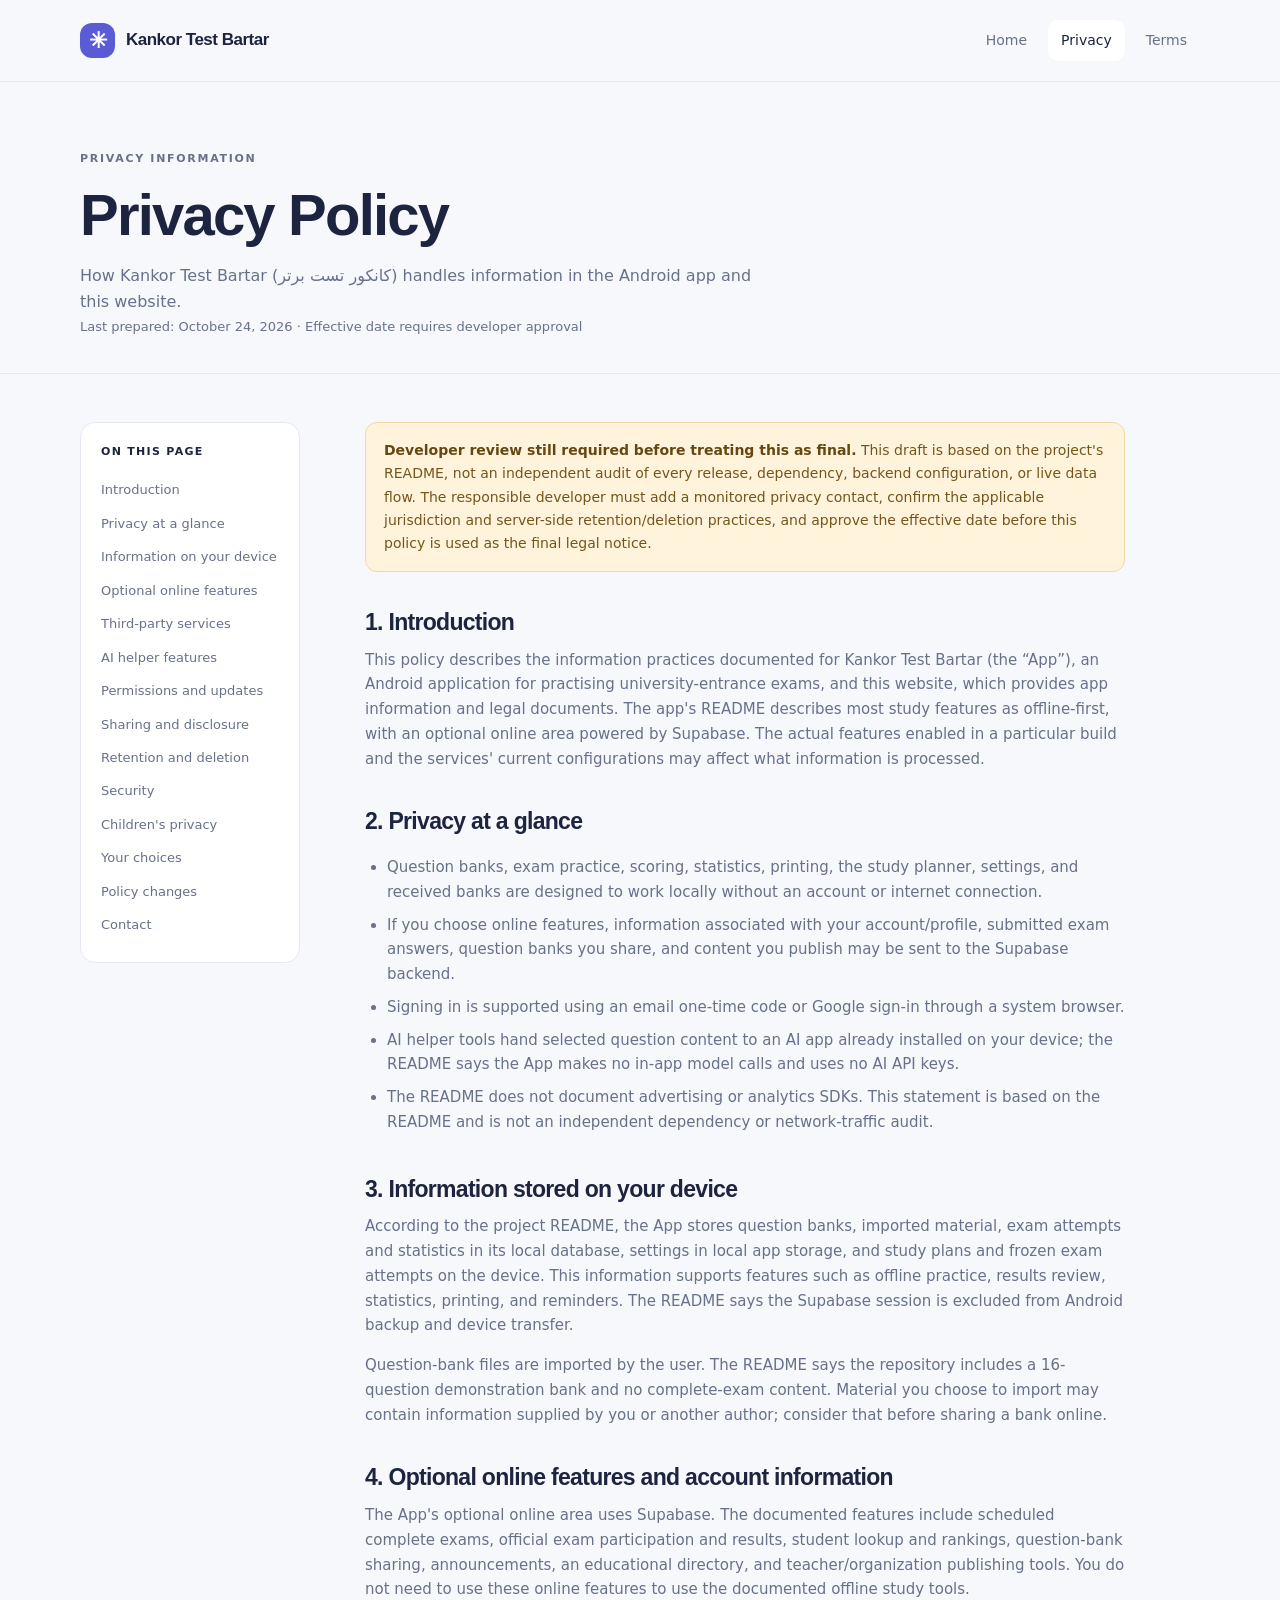
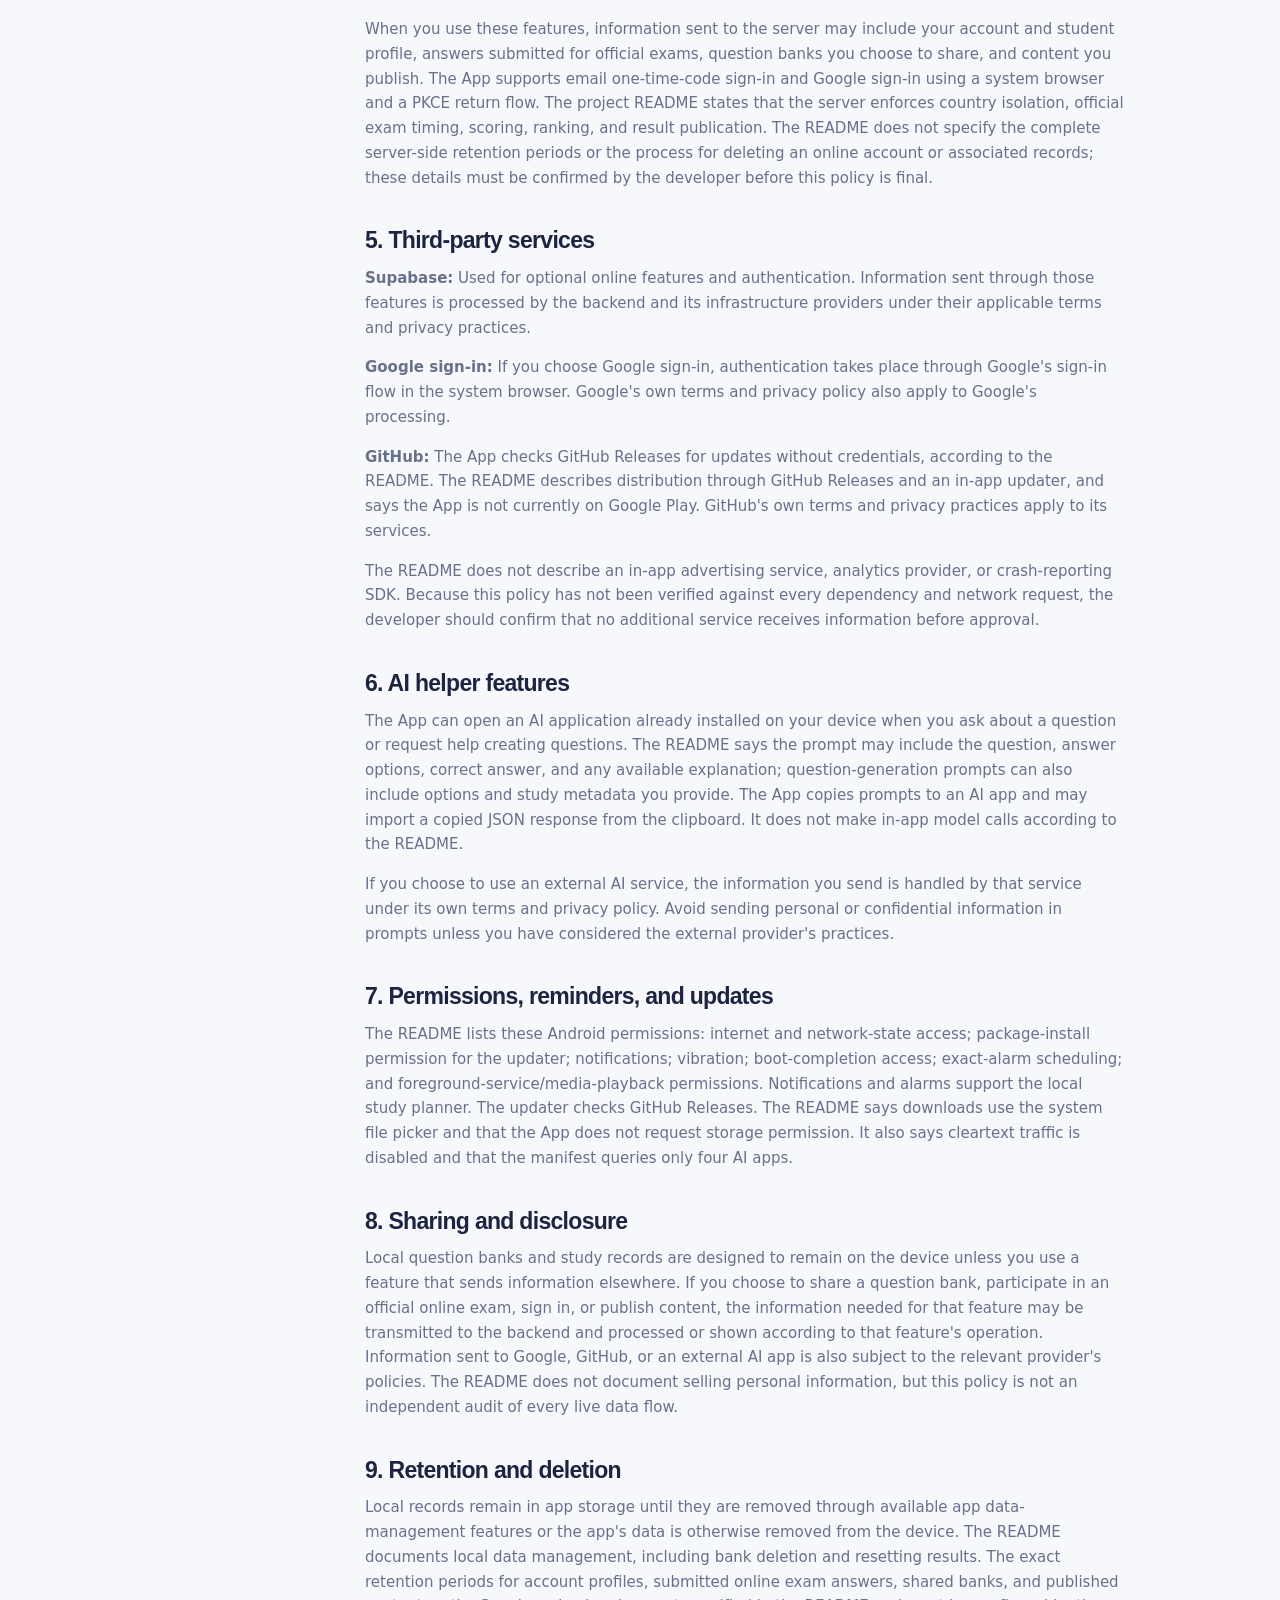
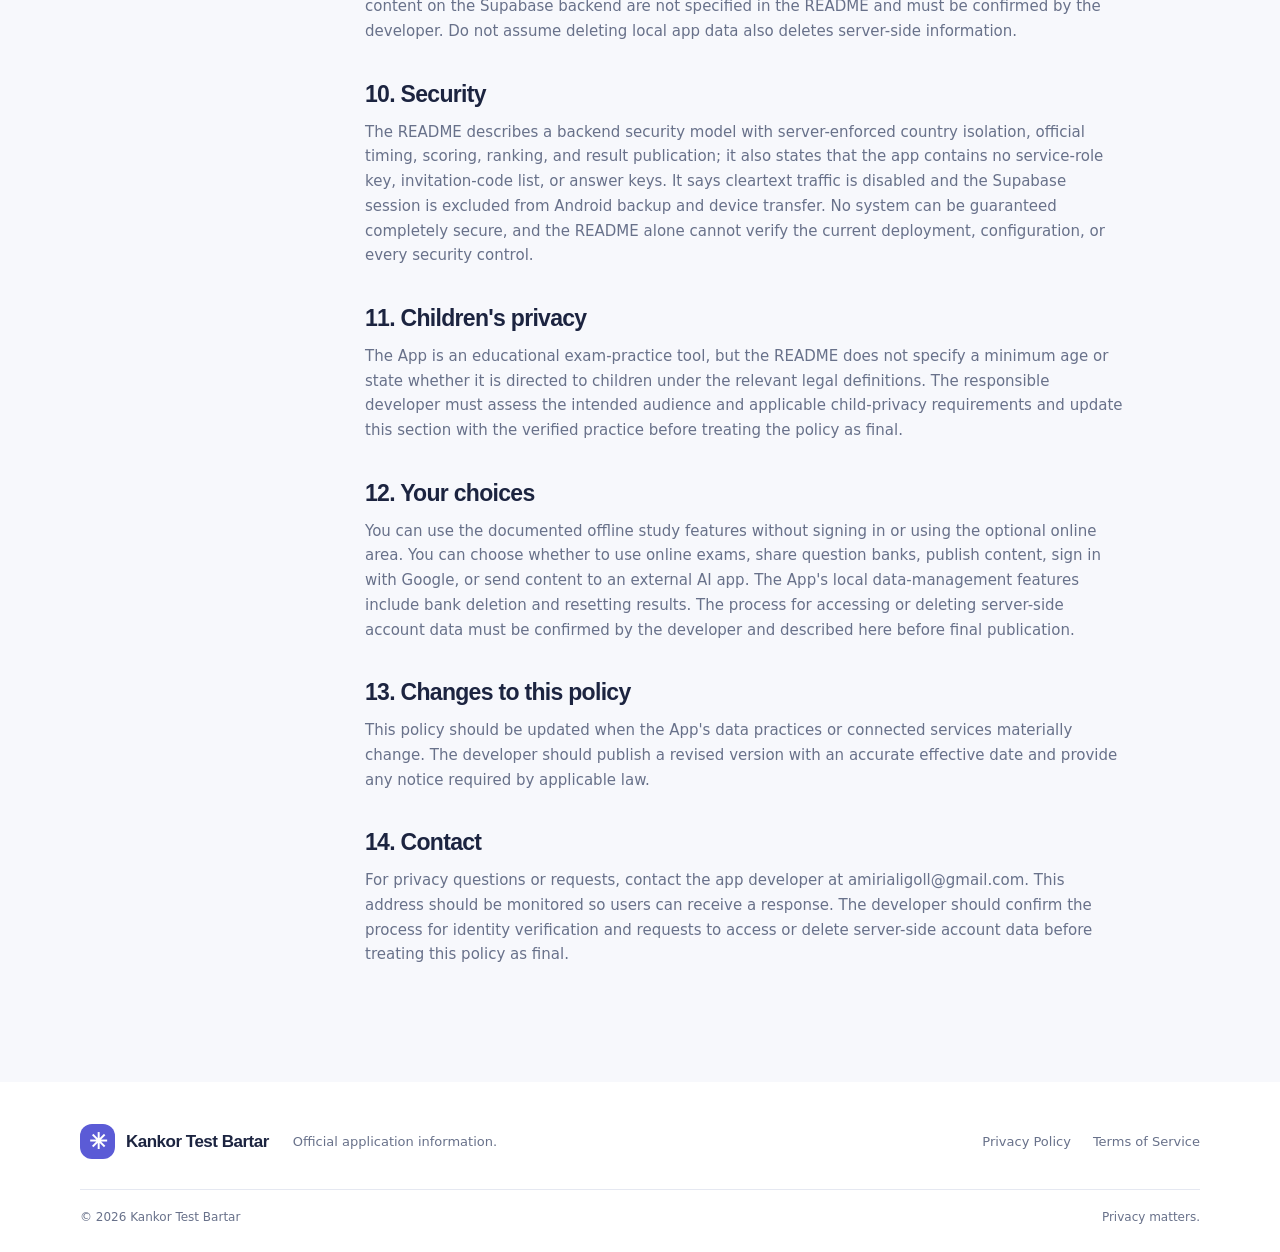
==== commit 41a48668: "Add privacy contact email" ====
--- a/privacy-policy/index.html
+++ b/privacy-policy/index.html
@@ -50,7 +50,7 @@
       <h2 id="changes">13. Changes to this policy</h2>
       <p>This policy should be updated when the App's data practices or connected services materially change. The developer should publish a revised version with an accurate effective date and provide any notice required by applicable law.</p>
       <h2 id="contact">14. Contact</h2>
-      <p><strong>Required before final publication:</strong> The project README does not provide a monitored privacy email address or other dedicated privacy contact. The developer must supply and maintain a practical contact method for privacy questions and requests. No contact details have been invented in this draft.</p>
+      <p>For privacy questions or requests, contact the app developer at <a href="mailto:amirialigoll@gmail.com">amirialigoll@gmail.com</a>. This address should be monitored so users can receive a response. The developer should confirm the process for identity verification and requests to access or delete server-side account data before treating this policy as final.</p>
     </article>
   </div>
 </main>
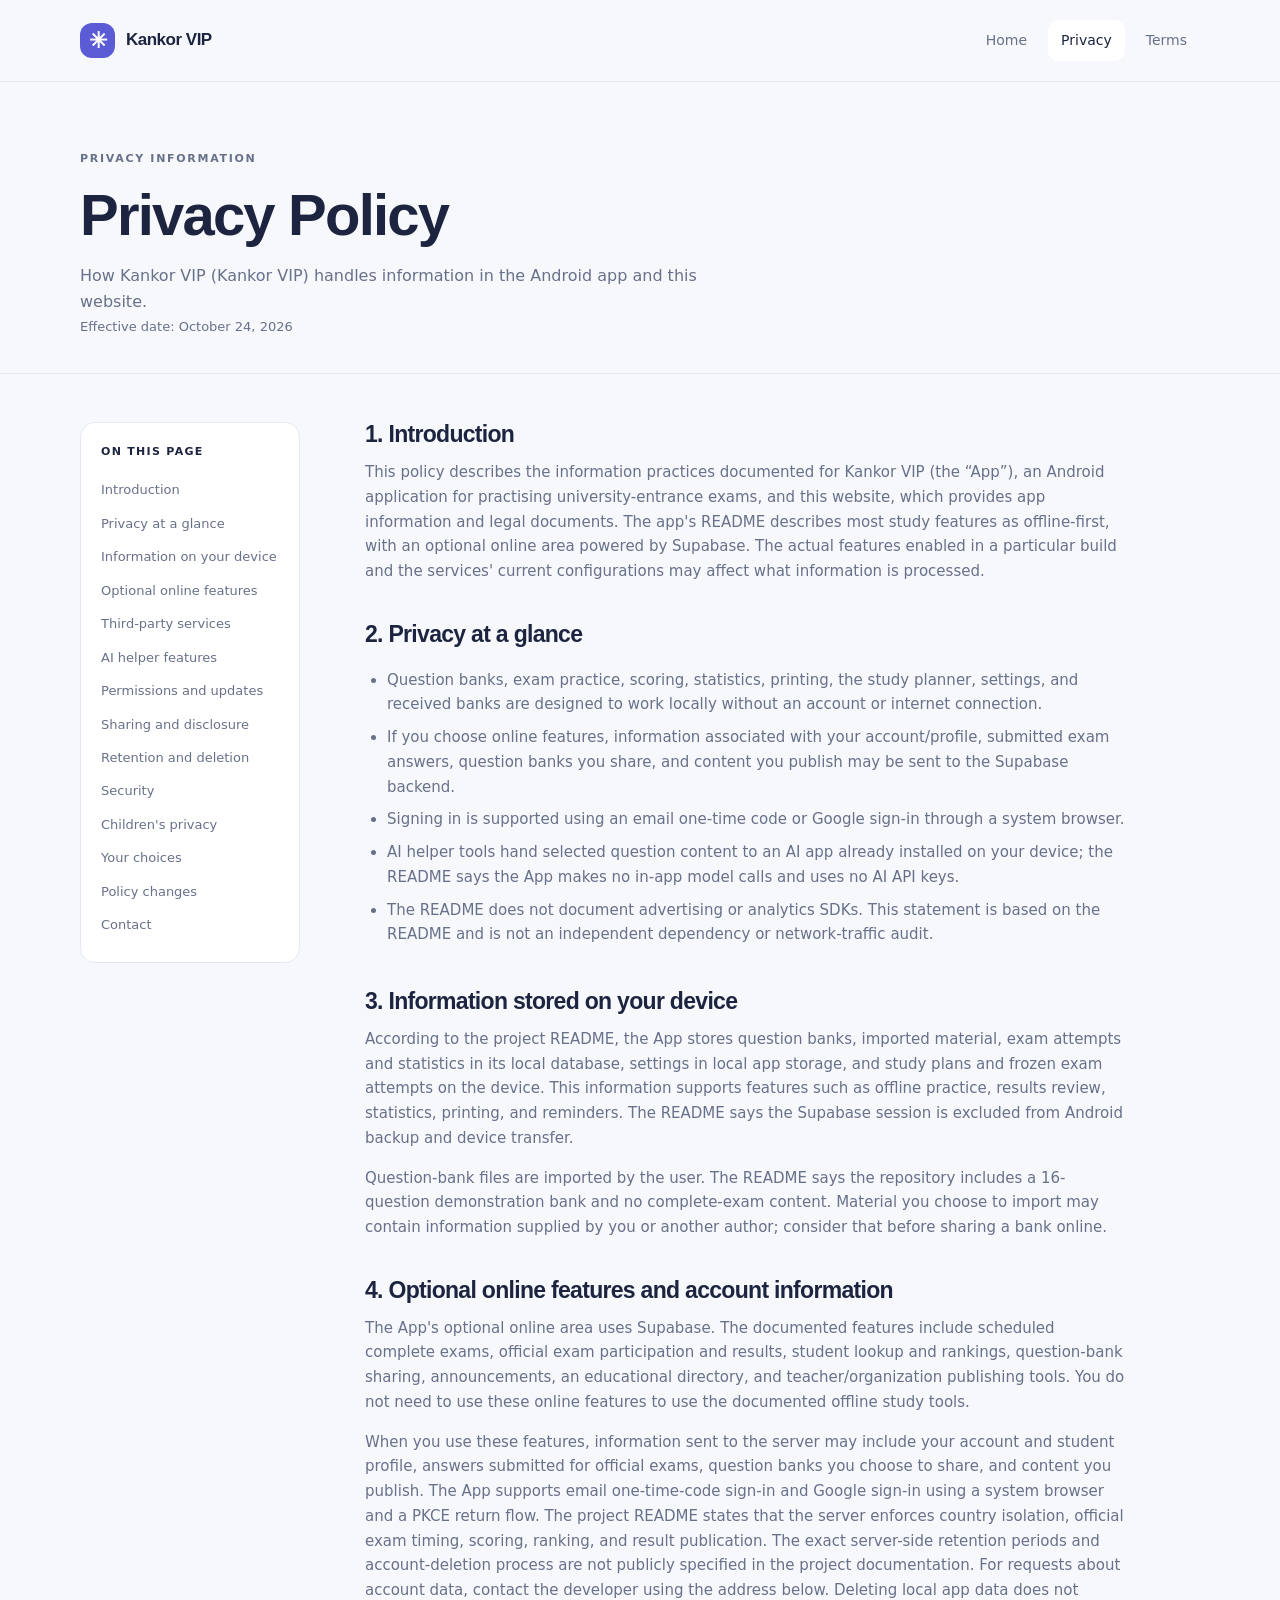
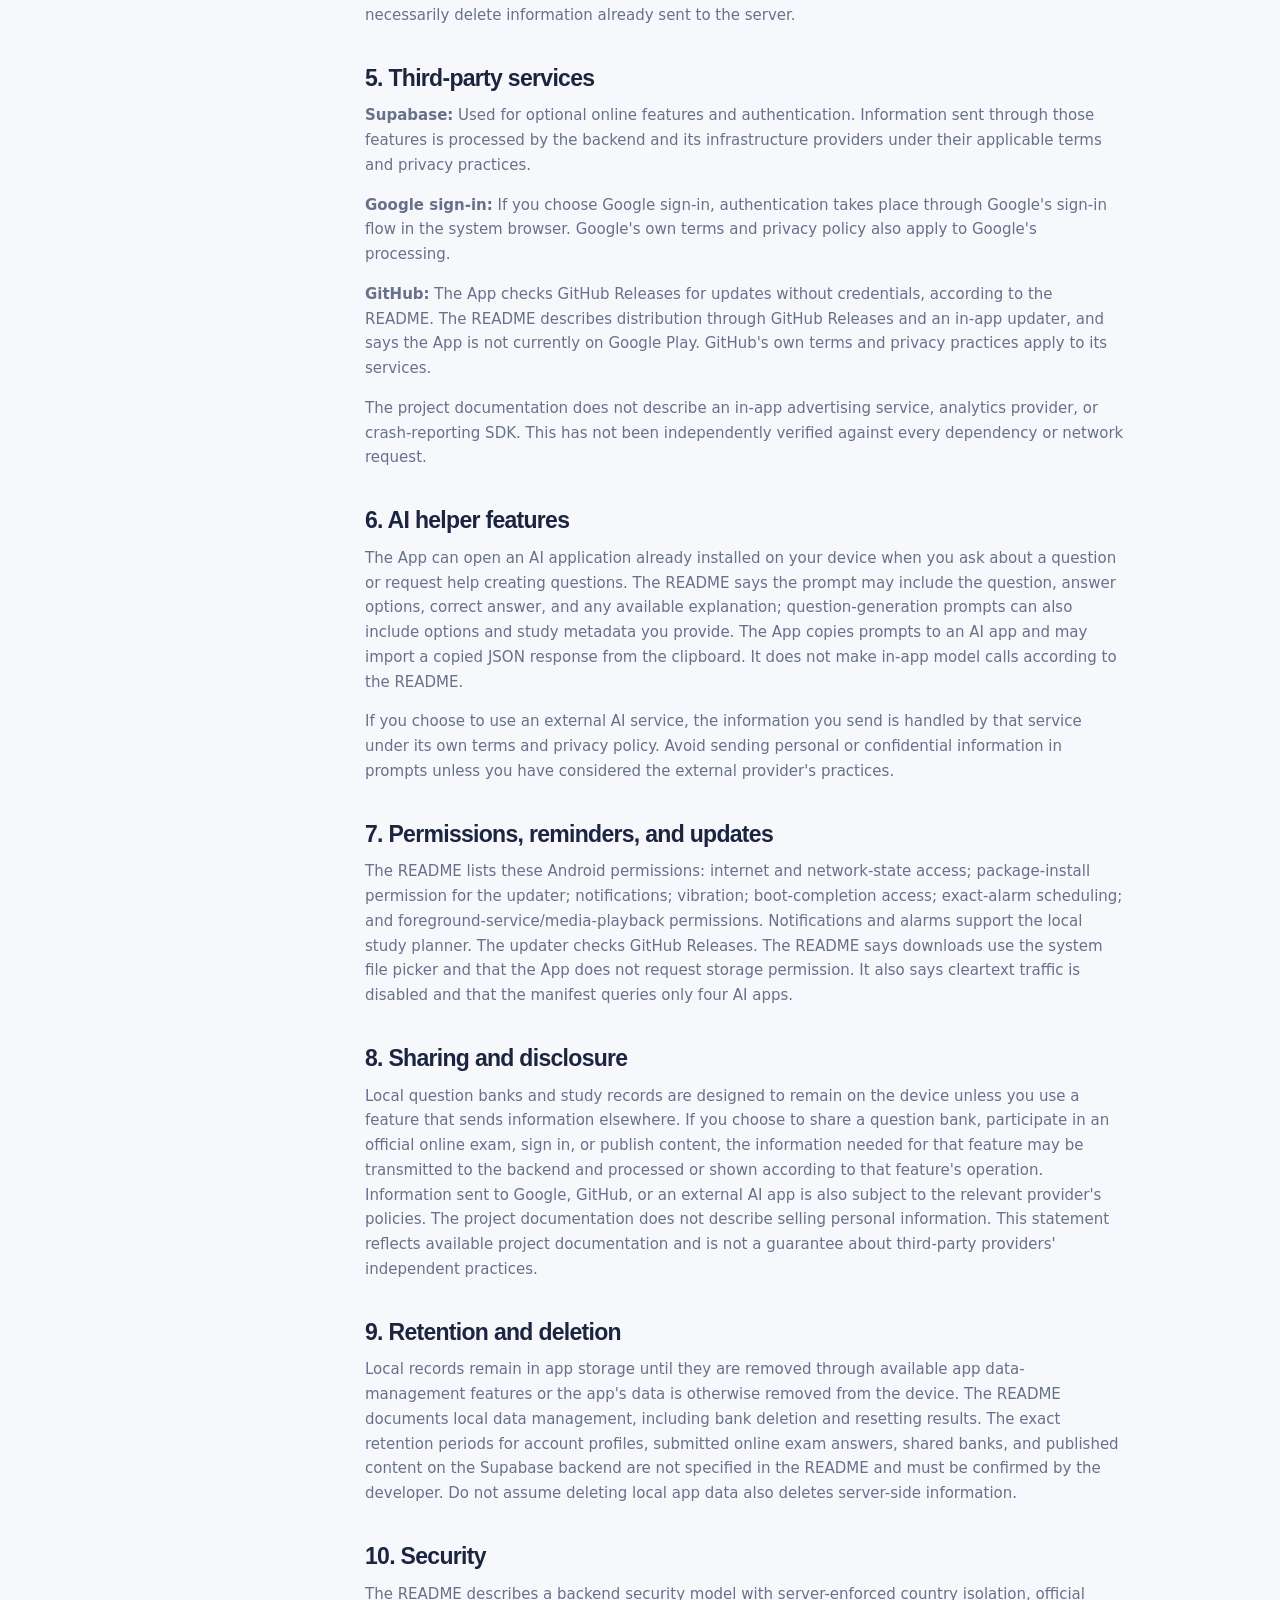
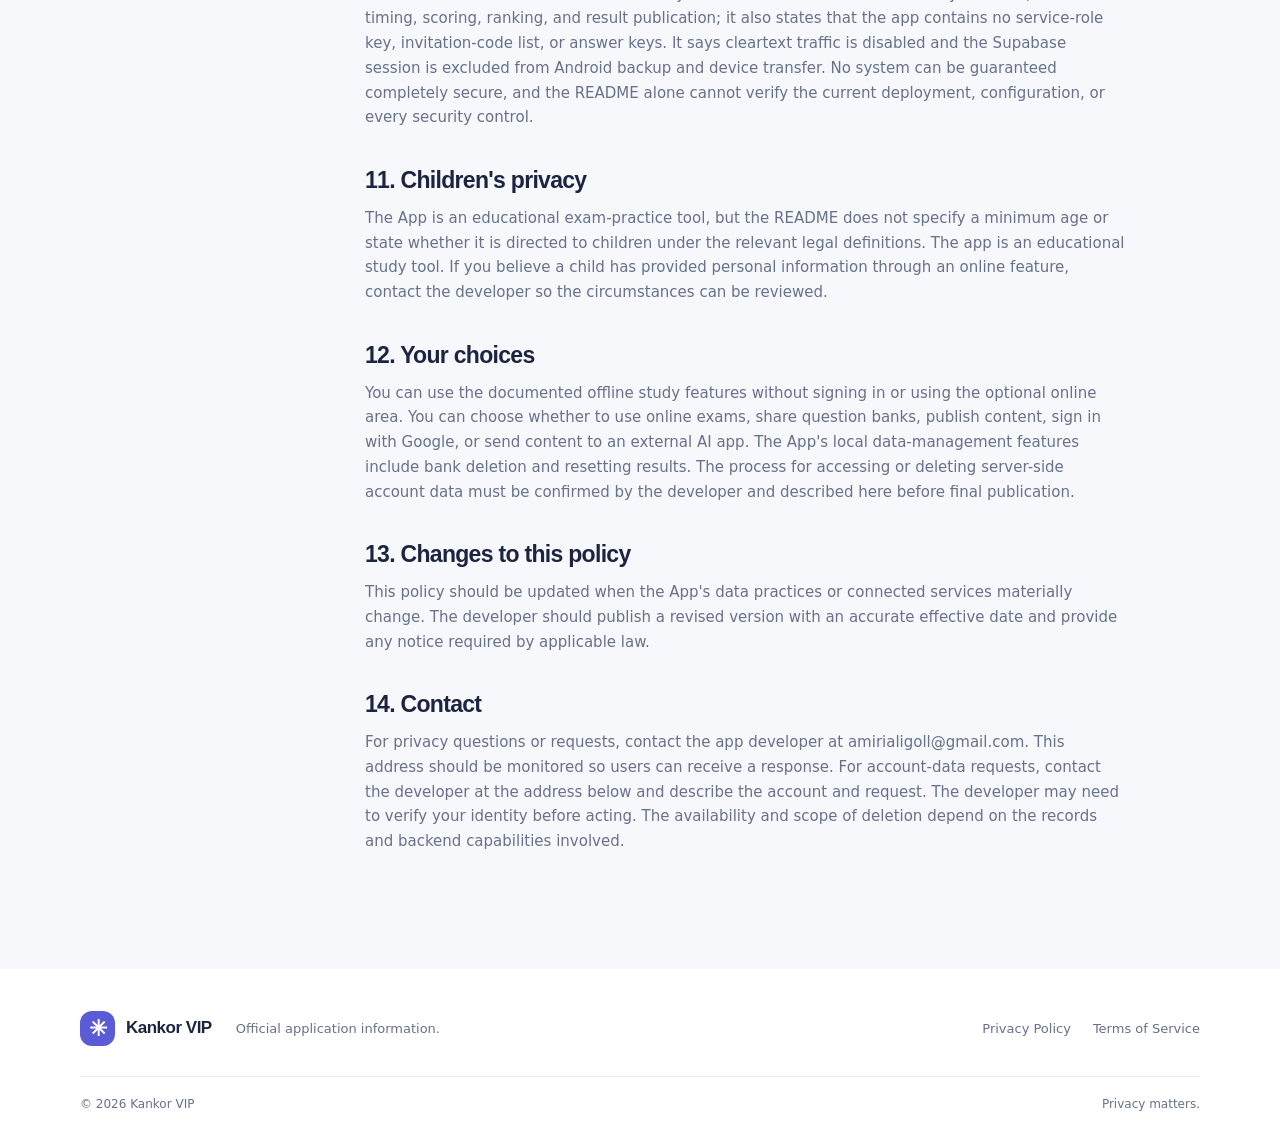
==== commit 26fdf7a5: "Improve Kankor VIP privacy policy" ====
--- a/privacy-policy/index.html
+++ b/privacy-policy/index.html
@@ -3,22 +3,21 @@
 <head>
   <meta charset="utf-8"><meta name="viewport" content="width=device-width, initial-scale=1">
   <meta name="theme-color" content="#f7f8fc">
-  <meta name="description" content="Privacy information for Kankor Test Bartar (کانکور تست برتر), an offline-first Android exam-practice app.">
-  <meta name="robots" content="noindex, nofollow">
-  <title>Privacy Policy — Kankor Test Bartar</title>
+  <meta name="description" content="Privacy information for Kankor VIP (Kankor VIP), an offline-first Android exam-practice app.">
+  <title>Privacy Policy — Kankor VIP</title>
   <link rel="stylesheet" href="../assets/styles.css">
 </head>
 <body>
 <a class="skip-link" href="#main">Skip to content</a>
-<header class="site-header"><div class="container nav-wrap"><a class="brand" href="../"><span class="brand-mark" aria-hidden="true">✳</span><span>Kankor Test Bartar</span></a><nav aria-label="Main navigation"><a class="nav-link" href="../">Home</a><a class="nav-link active" href="./" aria-current="page">Privacy</a><a class="nav-link" href="../terms-of-service/">Terms</a></nav></div></header>
+<header class="site-header"><div class="container nav-wrap"><a class="brand" href="../"><span class="brand-mark" aria-hidden="true">✳</span><span>Kankor VIP</span></a><nav aria-label="Main navigation"><a class="nav-link" href="../">Home</a><a class="nav-link active" href="./" aria-current="page">Privacy</a><a class="nav-link" href="../terms-of-service/">Terms</a></nav></div></header>
 <main id="main">
-  <section class="document-hero"><div class="container"><p class="section-kicker">PRIVACY INFORMATION</p><h1>Privacy Policy</h1><p>How Kankor Test Bartar (کانکور تست برتر) handles information in the Android app and this website.</p><p class="effective-date">Last prepared: October 24, 2026 · Effective date requires developer approval</p></div></section>
+  <section class="document-hero"><div class="container"><p class="section-kicker">PRIVACY INFORMATION</p><h1>Privacy Policy</h1><p>How Kankor VIP (Kankor VIP) handles information in the Android app and this website.</p><p class="effective-date">Effective date: October 24, 2026</p></div></section>
   <div class="container document-layout">
     <aside class="toc" aria-label="On this page"><strong>On this page</strong><a href="#introduction">Introduction</a><a href="#summary">Privacy at a glance</a><a href="#local">Information on your device</a><a href="#online">Optional online features</a><a href="#third-party">Third-party services</a><a href="#ai">AI helper features</a><a href="#permissions">Permissions and updates</a><a href="#sharing">Sharing and disclosure</a><a href="#retention">Retention and deletion</a><a href="#security">Security</a><a href="#children">Children's privacy</a><a href="#choices">Your choices</a><a href="#changes">Policy changes</a><a href="#contact">Contact</a></aside>
     <article class="document-content">
-      <div class="review-notice"><strong>Developer review still required before treating this as final.</strong> This draft is based on the project's README, not an independent audit of every release, dependency, backend configuration, or live data flow. The responsible developer must add a monitored privacy contact, confirm the applicable jurisdiction and server-side retention/deletion practices, and approve the effective date before this policy is used as the final legal notice.</div>
+      
       <h2 id="introduction">1. Introduction</h2>
-      <p>This policy describes the information practices documented for Kankor Test Bartar (the “App”), an Android application for practising university-entrance exams, and this website, which provides app information and legal documents. The app's README describes most study features as offline-first, with an optional online area powered by Supabase. The actual features enabled in a particular build and the services' current configurations may affect what information is processed.</p>
+      <p>This policy describes the information practices documented for Kankor VIP (the “App”), an Android application for practising university-entrance exams, and this website, which provides app information and legal documents. The app's README describes most study features as offline-first, with an optional online area powered by Supabase. The actual features enabled in a particular build and the services' current configurations may affect what information is processed.</p>
       <h2 id="summary">2. Privacy at a glance</h2>
       <ul><li>Question banks, exam practice, scoring, statistics, printing, the study planner, settings, and received banks are designed to work locally without an account or internet connection.</li><li>If you choose online features, information associated with your account/profile, submitted exam answers, question banks you share, and content you publish may be sent to the Supabase backend.</li><li>Signing in is supported using an email one-time code or Google sign-in through a system browser.</li><li>AI helper tools hand selected question content to an AI app already installed on your device; the README says the App makes no in-app model calls and uses no AI API keys.</li><li>The README does not document advertising or analytics SDKs. This statement is based on the README and is not an independent dependency or network-traffic audit.</li></ul>
       <h2 id="local">3. Information stored on your device</h2>
@@ -26,33 +25,33 @@
       <p>Question-bank files are imported by the user. The README says the repository includes a 16-question demonstration bank and no complete-exam content. Material you choose to import may contain information supplied by you or another author; consider that before sharing a bank online.</p>
       <h2 id="online">4. Optional online features and account information</h2>
       <p>The App's optional online area uses Supabase. The documented features include scheduled complete exams, official exam participation and results, student lookup and rankings, question-bank sharing, announcements, an educational directory, and teacher/organization publishing tools. You do not need to use these online features to use the documented offline study tools.</p>
-      <p>When you use these features, information sent to the server may include your account and student profile, answers submitted for official exams, question banks you choose to share, and content you publish. The App supports email one-time-code sign-in and Google sign-in using a system browser and a PKCE return flow. The project README states that the server enforces country isolation, official exam timing, scoring, ranking, and result publication. The README does not specify the complete server-side retention periods or the process for deleting an online account or associated records; these details must be confirmed by the developer before this policy is final.</p>
+      <p>When you use these features, information sent to the server may include your account and student profile, answers submitted for official exams, question banks you choose to share, and content you publish. The App supports email one-time-code sign-in and Google sign-in using a system browser and a PKCE return flow. The project README states that the server enforces country isolation, official exam timing, scoring, ranking, and result publication. The exact server-side retention periods and account-deletion process are not publicly specified in the project documentation. For requests about account data, contact the developer using the address below. Deleting local app data does not necessarily delete information already sent to the server.</p>
       <h2 id="third-party">5. Third-party services</h2>
       <p><strong>Supabase:</strong> Used for optional online features and authentication. Information sent through those features is processed by the backend and its infrastructure providers under their applicable terms and privacy practices.</p>
       <p><strong>Google sign-in:</strong> If you choose Google sign-in, authentication takes place through Google's sign-in flow in the system browser. Google's own terms and privacy policy also apply to Google's processing.</p>
       <p><strong>GitHub:</strong> The App checks GitHub Releases for updates without credentials, according to the README. The README describes distribution through GitHub Releases and an in-app updater, and says the App is not currently on Google Play. GitHub's own terms and privacy practices apply to its services.</p>
-      <p>The README does not describe an in-app advertising service, analytics provider, or crash-reporting SDK. Because this policy has not been verified against every dependency and network request, the developer should confirm that no additional service receives information before approval.</p>
+      <p>The project documentation does not describe an in-app advertising service, analytics provider, or crash-reporting SDK. This has not been independently verified against every dependency or network request.</p>
       <h2 id="ai">6. AI helper features</h2>
       <p>The App can open an AI application already installed on your device when you ask about a question or request help creating questions. The README says the prompt may include the question, answer options, correct answer, and any available explanation; question-generation prompts can also include options and study metadata you provide. The App copies prompts to an AI app and may import a copied JSON response from the clipboard. It does not make in-app model calls according to the README.</p>
       <p>If you choose to use an external AI service, the information you send is handled by that service under its own terms and privacy policy. Avoid sending personal or confidential information in prompts unless you have considered the external provider's practices.</p>
       <h2 id="permissions">7. Permissions, reminders, and updates</h2>
       <p>The README lists these Android permissions: internet and network-state access; package-install permission for the updater; notifications; vibration; boot-completion access; exact-alarm scheduling; and foreground-service/media-playback permissions. Notifications and alarms support the local study planner. The updater checks GitHub Releases. The README says downloads use the system file picker and that the App does not request storage permission. It also says cleartext traffic is disabled and that the manifest queries only four AI apps.</p>
       <h2 id="sharing">8. Sharing and disclosure</h2>
-      <p>Local question banks and study records are designed to remain on the device unless you use a feature that sends information elsewhere. If you choose to share a question bank, participate in an official online exam, sign in, or publish content, the information needed for that feature may be transmitted to the backend and processed or shown according to that feature's operation. Information sent to Google, GitHub, or an external AI app is also subject to the relevant provider's policies. The README does not document selling personal information, but this policy is not an independent audit of every live data flow.</p>
+      <p>Local question banks and study records are designed to remain on the device unless you use a feature that sends information elsewhere. If you choose to share a question bank, participate in an official online exam, sign in, or publish content, the information needed for that feature may be transmitted to the backend and processed or shown according to that feature's operation. Information sent to Google, GitHub, or an external AI app is also subject to the relevant provider's policies. The project documentation does not describe selling personal information. This statement reflects available project documentation and is not a guarantee about third-party providers' independent practices.</p>
       <h2 id="retention">9. Retention and deletion</h2>
       <p>Local records remain in app storage until they are removed through available app data-management features or the app's data is otherwise removed from the device. The README documents local data management, including bank deletion and resetting results. The exact retention periods for account profiles, submitted online exam answers, shared banks, and published content on the Supabase backend are not specified in the README and must be confirmed by the developer. Do not assume deleting local app data also deletes server-side information.</p>
       <h2 id="security">10. Security</h2>
       <p>The README describes a backend security model with server-enforced country isolation, official timing, scoring, ranking, and result publication; it also states that the app contains no service-role key, invitation-code list, or answer keys. It says cleartext traffic is disabled and the Supabase session is excluded from Android backup and device transfer. No system can be guaranteed completely secure, and the README alone cannot verify the current deployment, configuration, or every security control.</p>
       <h2 id="children">11. Children's privacy</h2>
-      <p>The App is an educational exam-practice tool, but the README does not specify a minimum age or state whether it is directed to children under the relevant legal definitions. The responsible developer must assess the intended audience and applicable child-privacy requirements and update this section with the verified practice before treating the policy as final.</p>
+      <p>The App is an educational exam-practice tool, but the README does not specify a minimum age or state whether it is directed to children under the relevant legal definitions. The app is an educational study tool. If you believe a child has provided personal information through an online feature, contact the developer so the circumstances can be reviewed.</p>
       <h2 id="choices">12. Your choices</h2>
       <p>You can use the documented offline study features without signing in or using the optional online area. You can choose whether to use online exams, share question banks, publish content, sign in with Google, or send content to an external AI app. The App's local data-management features include bank deletion and resetting results. The process for accessing or deleting server-side account data must be confirmed by the developer and described here before final publication.</p>
       <h2 id="changes">13. Changes to this policy</h2>
       <p>This policy should be updated when the App's data practices or connected services materially change. The developer should publish a revised version with an accurate effective date and provide any notice required by applicable law.</p>
       <h2 id="contact">14. Contact</h2>
-      <p>For privacy questions or requests, contact the app developer at <a href="mailto:amirialigoll@gmail.com">amirialigoll@gmail.com</a>. This address should be monitored so users can receive a response. The developer should confirm the process for identity verification and requests to access or delete server-side account data before treating this policy as final.</p>
+      <p>For privacy questions or requests, contact the app developer at <a href="mailto:amirialigoll@gmail.com">amirialigoll@gmail.com</a>. This address should be monitored so users can receive a response. For account-data requests, contact the developer at the address below and describe the account and request. The developer may need to verify your identity before acting. The availability and scope of deletion depend on the records and backend capabilities involved.</p>
     </article>
   </div>
 </main>
-<footer class="site-footer"><div class="container footer-main"><a class="brand footer-brand" href="../"><span class="brand-mark" aria-hidden="true">✳</span><span>Kankor Test Bartar</span></a><p class="footer-note">Official application information.</p><div class="footer-links"><a href="./">Privacy Policy</a><a href="../terms-of-service/">Terms of Service</a></div></div><div class="container footer-bottom"><span>© <span id="year">2026</span> Kankor Test Bartar</span><span>Privacy matters.</span></div></footer><script>document.getElementById('year').textContent = new Date().getFullYear();</script>
+<footer class="site-footer"><div class="container footer-main"><a class="brand footer-brand" href="../"><span class="brand-mark" aria-hidden="true">✳</span><span>Kankor VIP</span></a><p class="footer-note">Official application information.</p><div class="footer-links"><a href="./">Privacy Policy</a><a href="../terms-of-service/">Terms of Service</a></div></div><div class="container footer-bottom"><span>© <span id="year">2026</span> Kankor VIP</span><span>Privacy matters.</span></div></footer><script>document.getElementById('year').textContent = new Date().getFullYear();</script>
 </body></html>
